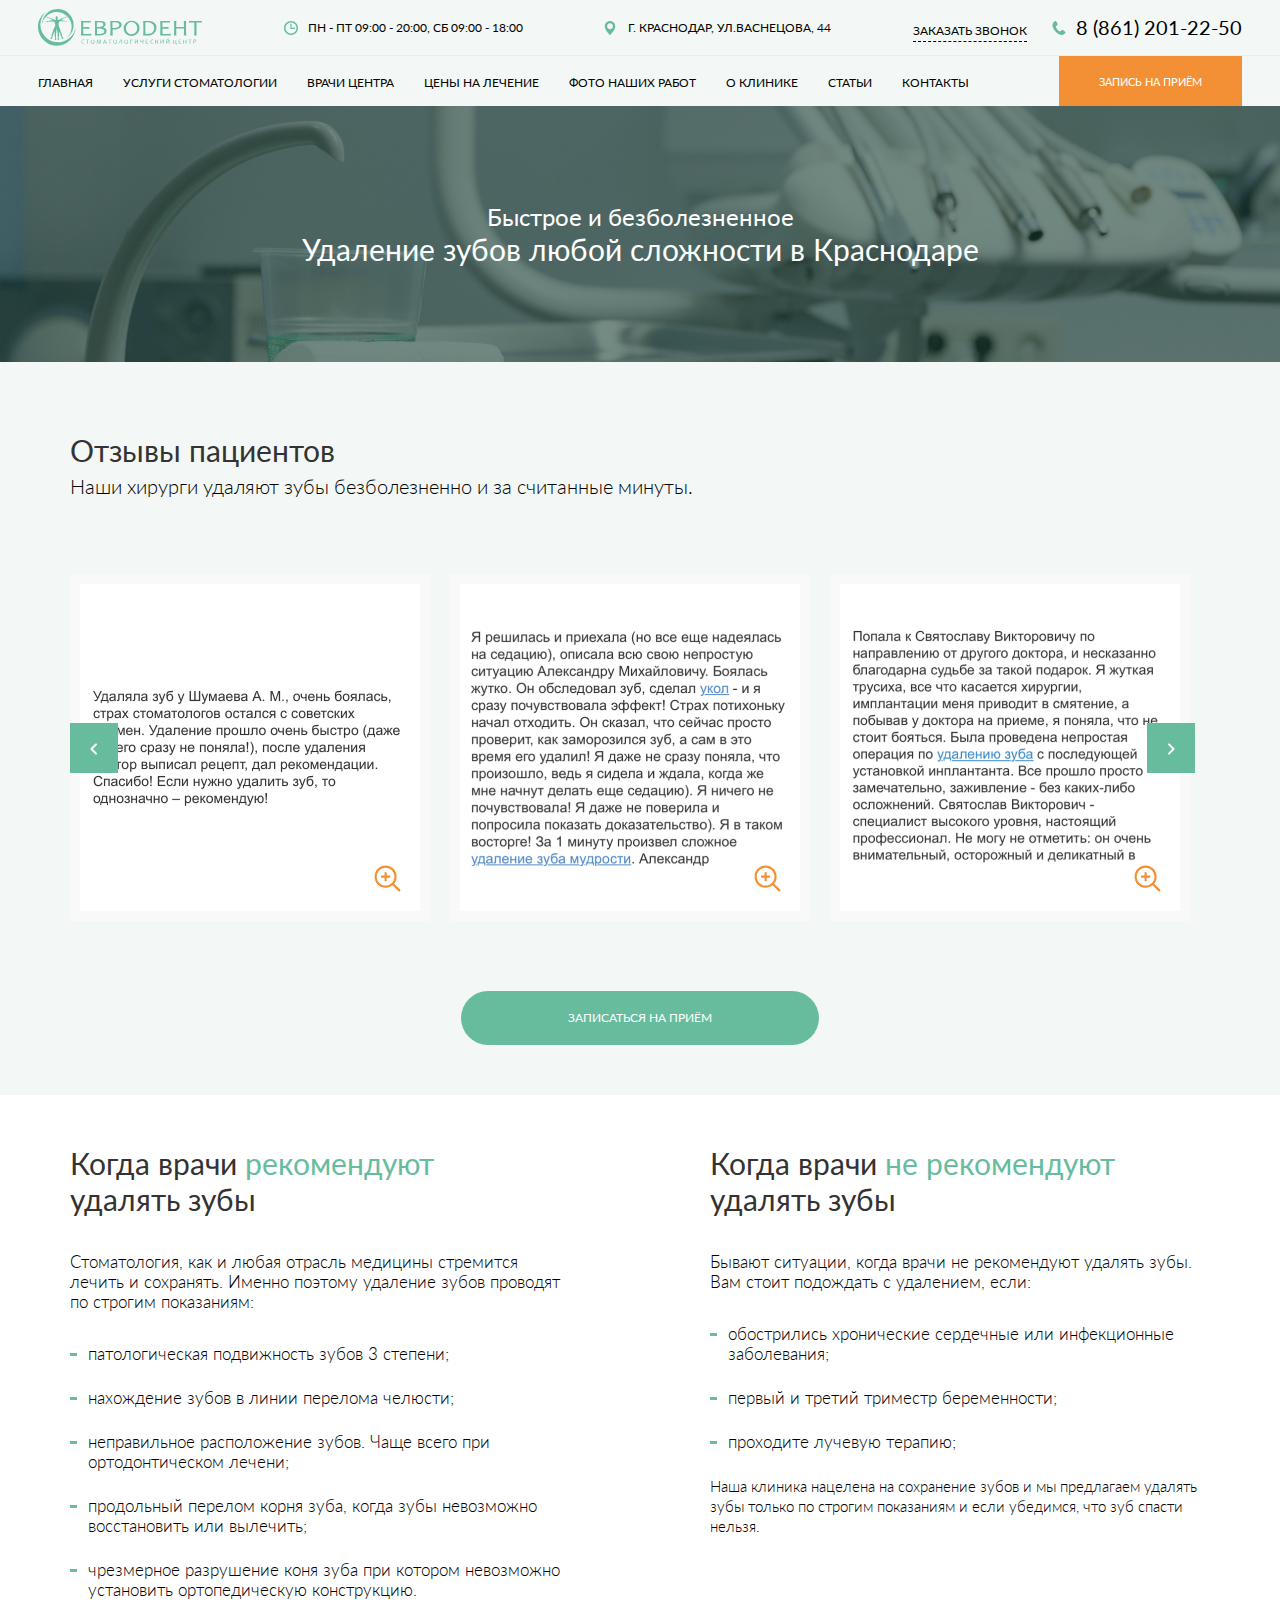
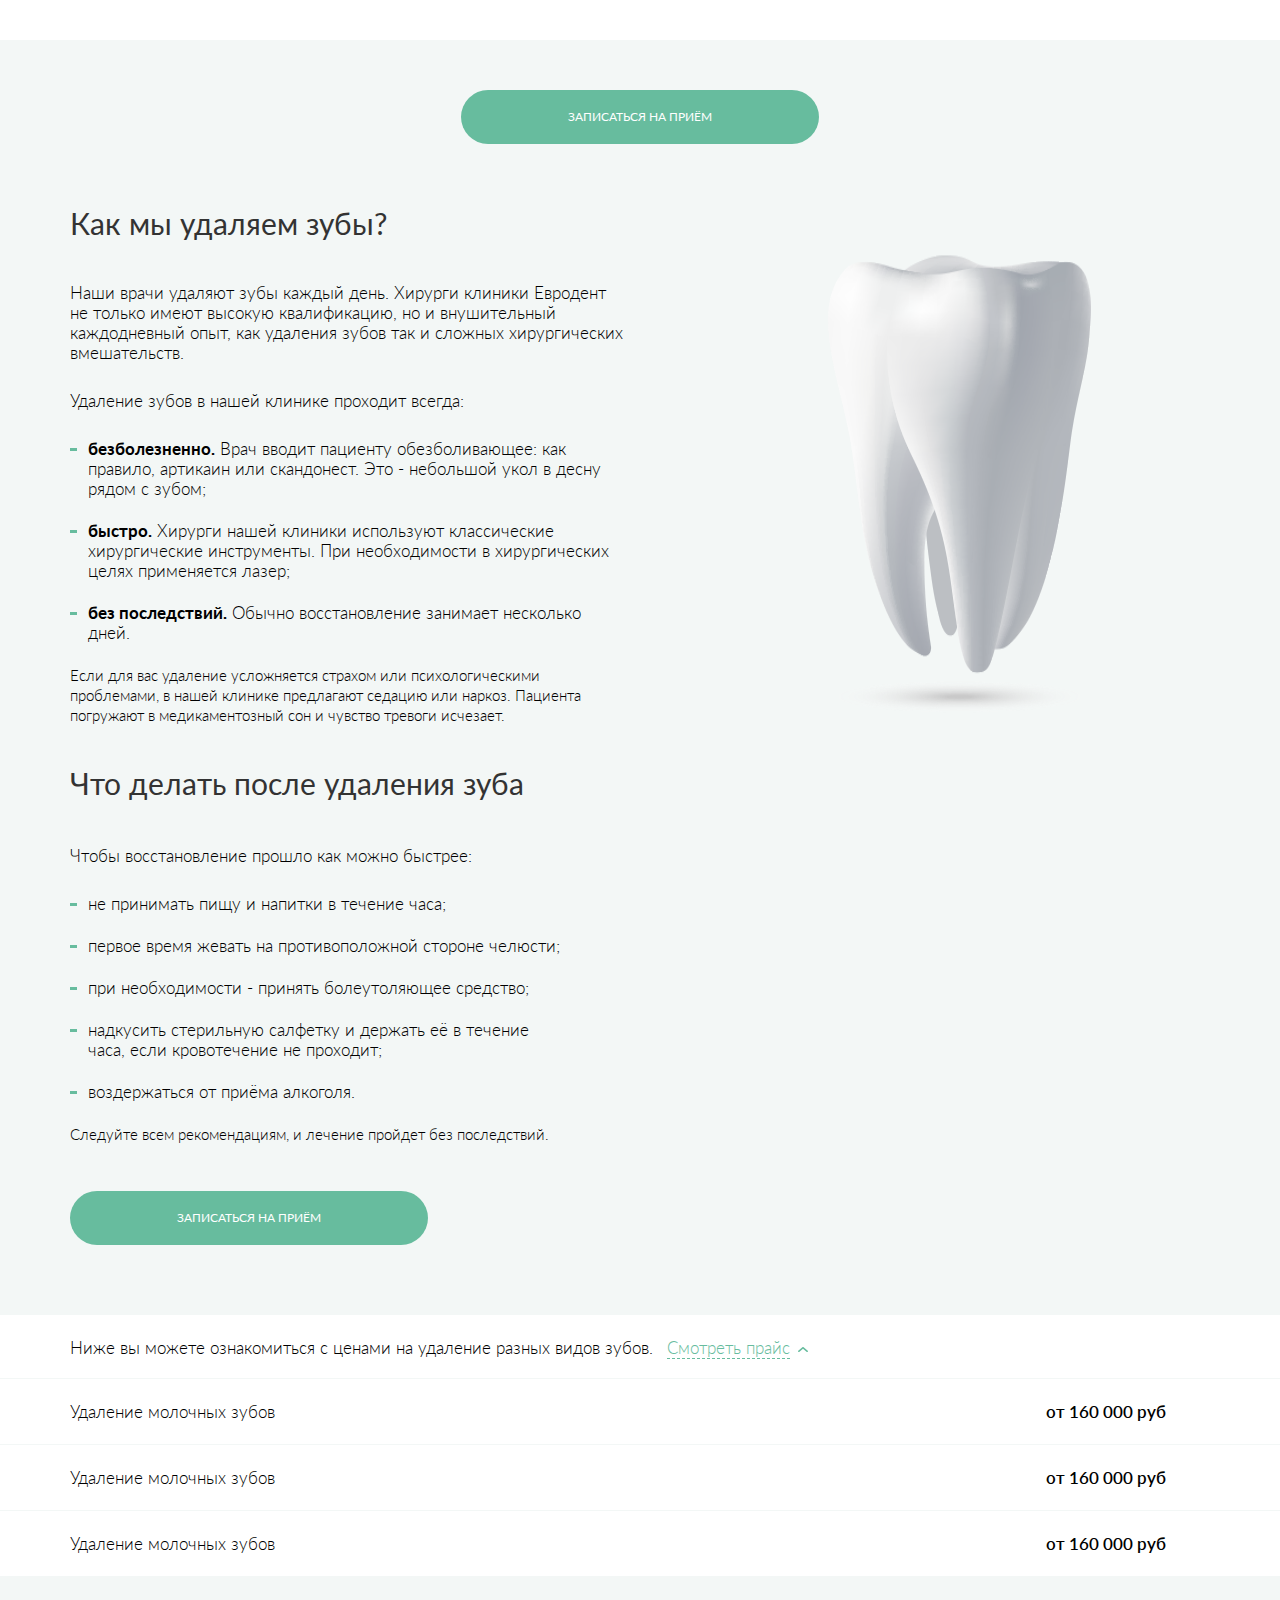
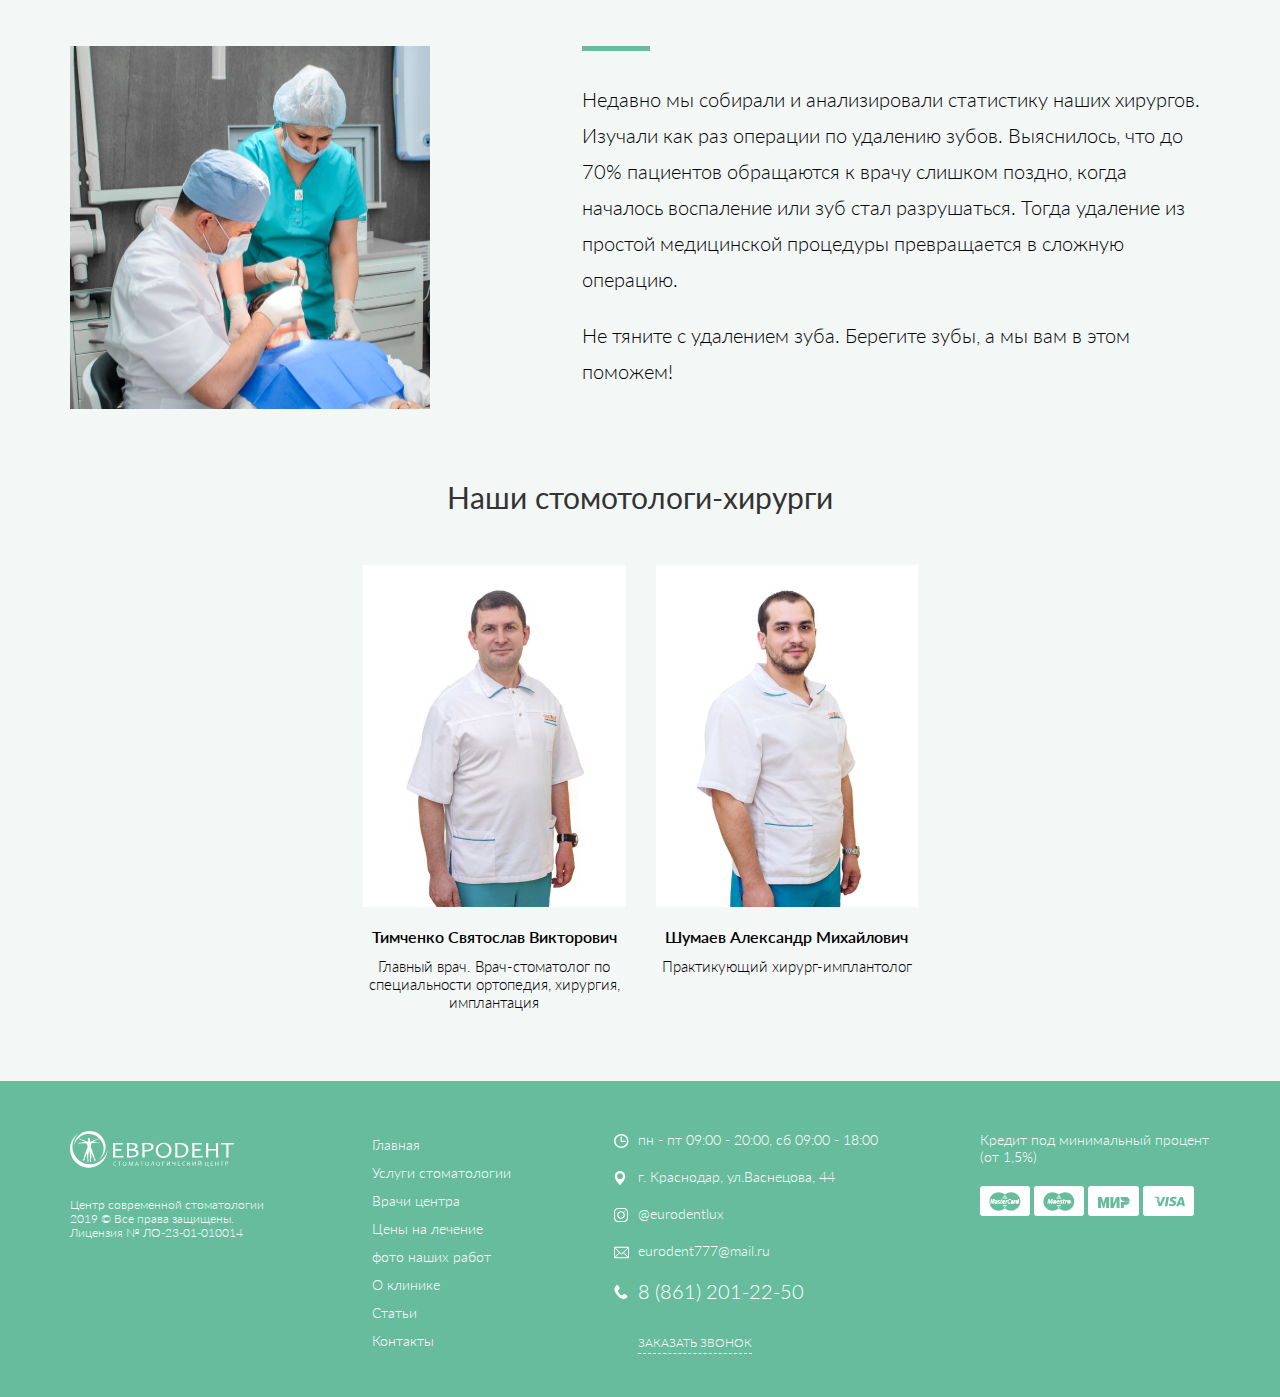
==== udalenie-zubov.html @ 42375d73 "Добавил блоки price, info и dentists на страницу Удаление заказов" ====
<!DOCTYPE html>
<html lang="ru">

<head>
    <meta charset="UTF-8">
    <meta http-equiv="X-UA-Compatible" content="IE=edge">
    <meta name="viewport" content="width=device-width, initial-scale=1.0">
    <title>Удаление зубов</title>
    <link rel="preconnect" href="https://fonts.gstatic.com">
    <link href="https://fonts.googleapis.com/css2?family=Lato:wght@300;400;600;900&display=swap" rel="stylesheet">
    <link rel="stylesheet" href="css/uikit.min.css">
    <link rel="stylesheet" href="css/udalenie-zubov.css">
</head>

<body>

    <header class="header">
        <div class="header__wrapper">
            <div class="header__container">
                <div class="header__top">
                    <a class="logo" href="#">
                        <img class="logo__img" src="images/logo.svg" alt="">
                    </a>
                    <div class="header__worktime">пн - пт 09:00 - 20:00, сб 09:00 - 18:00</div>
                    <div class="header__address">г. Краснодар, ул.Васнецова, 44</div>
                    <div class="header__phone">
                        <a class="header__phone-link" href="#">заказать звонок</a>
                        <a class="header__phone-number" href="tel:88612012250">8 (861) 201-22-50</a>
                    </div>
                </div>
            </div>
        </div>
        <div class="header__container">
            <div class="header__bottom">
                <nav class="menu">
                    <ul class="menu__list">
                        <li class="menu__list-item">
                            <a class="menu__list-link" href="#">Главная</a>
                        </li>
                        <li class="menu__list-item">
                            <a class="menu__list-link" href="#">Услуги стоматологии</a>
                        </li>
                        <li class="menu__list-item">
                            <a class="menu__list-link" href="#">Врачи центра</a>
                        </li>
                        <li class="menu__list-item">
                            <a class="menu__list-link" href="#">Цены на лечение</a>
                        </li>
                        <li class="menu__list-item">
                            <a class="menu__list-link" href="#">фото наших работ</a>
                        </li>
                        <li class="menu__list-item">
                            <a class="menu__list-link" href="#">О клинике</a>
                        </li>
                        <li class="menu__list-item">
                            <a class="menu__list-link" href="#">Статьи</a>
                        </li>
                        <li class="menu__list-item">
                            <a class="menu__list-link" href="#">Контакты</a>
                        </li>
                    </ul>
                </nav>
                <a class="header__btn" href="#modal" uk-toggle>Запись на приём</a>
            </div>
        </div>
    </header>

    <div id="modal" uk-modal>
        <div class="modal__inner">
            <div class="modal__content">
                <h1 class="modal__title">Запишитесь на приём</h1>
                <p class="modal__text">Заполните простую форму, и наш специалист <br>
                    свяжется с вами в ближайшее время</p>
                <form class="modal__form" id="modal-form">
                    <div class="error-message" id="error-modal"></div>
                    <div class="modal__inputs">
                        <input class="modal__input name" type="text" placeholder="Ваше имя">
                        <input class="modal__input phone" id="phone-modal" type="tel" placeholder="Ваш телефон">
                    </div>
                    <label class="label-checkbox" for="checkbox-modal">
                        <input class="checkbox" id="checkbox-modal" name="checkbox-modal" type="checkbox">
                        <span class="check-style"></span>
                        Даю согласие на обработку персональных данных
                    </label>
                    <button class="modal__btn" type="submit" name="submit">ОТПРАВИТЬ</button>
                </form>
            </div>
            <img class="modal__img" src="images/form-popup-img.jpg" alt="">
            <button class="modal__close-btn uk-modal-close" type="button">
                <img src="images/close-btn.svg" alt="">
            </button>
        </div>
    </div>

    <section class="top">
        <h1 class="top__title">Быстрое и безболезненное <br>
            <span> Удаление зубов любой сложности в Краснодаре</span>
        </h1>
    </section>

    <section class="reviews">
        <div class="container">
            <h1 class="reviews__title">Отзывы пациентов</h1>
            <p class="reviews__text">Наши хирурги удаляют зубы безболезненно и за считанные минуты.</p>
            <div class="reviews__slider uk-position-relative" uk-slider>
                <ul class="uk-slider-items uk-child-width-1-3">
                    <li>
                        <div class="reviews__slider-item">
                            <img class="reviews__slider-img" src="images/udalenie-zubov/reviews-slider-1.jpg" alt="">
                            <img class="reviews__slider-ico" src="images/udalenie-zubov/magnifier-ico.svg" alt="">
                        </div>
                    </li>
                    <li>
                        <div class="reviews__slider-item">
                            <img class="reviews__slider-img" src="images/udalenie-zubov/reviews-slider-2.jpg" alt="">
                            <img class="reviews__slider-ico" src="images/udalenie-zubov/magnifier-ico.svg" alt="">
                        </div>
                    </li>
                    <li>
                        <div class="reviews__slider-item">
                            <img class="reviews__slider-img" src="images/udalenie-zubov/reviews-slider-3.jpg" alt="">
                            <img class="reviews__slider-ico" src="images/udalenie-zubov/magnifier-ico.svg" alt="">
                        </div>
                    </li>
                    <li>
                        <div class="reviews__slider-item">
                            <img class="reviews__slider-img" src="images/udalenie-zubov/reviews-slider-4.jpg" alt="">
                            <img class="reviews__slider-ico" src="images/udalenie-zubov/magnifier-ico.svg" alt="">
                        </div>
                    </li>
                </ul>
                <a class="slider__arrow uk-position-center-left" href="#" uk-slider-item="previous">
                    <img src="images/udalenie-zubov/slider-arrow-left.svg" alt="">
                </a>
                <a class="slider__arrow uk-position-center-right uk-position-small" href="#" uk-slider-item="next">
                    <img src="images/udalenie-zubov/slider-arrow-right.svg" alt=""></a>
            </div>
            <a class="reviews__btn" href="#modal" uk-toggle>записаться на приём</a>
        </div>
    </section>

    <section class="recommendation">
        <div class="container">
            <div class="recommendation__inner">
                <div class="recommendation__content">
                    <h1 class="recommendation__title">Когда врачи <span>рекомендуют</span><br>
                        удалять зубы</h1>
                    <p class="recommendation__text">Стоматология, как и любая отрасль медицины стремится лечить
                        и сохранять. Именно поэтому удаление зубов проводят по строгим
                        показаниям:</p>
                    <ul class="recommendation__list">
                        <li class="recommendation__list-item">патологическая подвижность зубов 3 степени;</li>
                        <li class="recommendation__list-item">нахождение зубов в линии перелома челюсти;</li>
                        <li class="recommendation__list-item">неправильное расположение зубов. Чаще всего при
                            ортодонтическом лечени;</li>
                        <li class="recommendation__list-item">продольный перелом корня зуба, когда зубы невозможно
                            восстановить
                            или вылечить;</li>
                        <li class="recommendation__list-item">чрезмерное разрушение коня зуба при котором невозможно
                            установить
                            ортопедическую конструкцию.</li>
                    </ul>
                </div>
                <div class="recommendation__content">
                    <h1 class="recommendation__title">Когда врачи <span>не рекомендуют</span><br>
                        удалять зубы</h1>
                    <p class="recommendation__text">Бывают ситуации, когда врачи не рекомендуют удалять зубы.
                        Вам стоит подождать с удалением, если:</p>
                    <ul class="recommendation__list">
                        <li class="recommendation__list-item">обострились хронические сердечные или инфекционные
                            заболевания;
                        </li>
                        <li class="recommendation__list-item">первый и третий триместр беременности;</li>
                        <li class="recommendation__list-item">проходите лучевую терапию;</li>
                    </ul>
                    <p class="recommendation__text-bottom">Наша клиника нацелена на сохранение зубов и мы предлагаем
                        удалять зубы
                        только по строгим показаниям и если убедимся, что зуб спасти нельзя.</p>
                </div>
            </div>
        </div>
    </section>

    <section class="how">
        <div class="container">
            <a class="how__btn" href="#modal" uk-toggle>записаться на приём</a>
            <div class="how__inner">
                <div class="how__content">
                    <h1 class="how__title">Как мы удаляем зубы?</h1>
                    <p class="how__text">Наши врачи удаляют зубы каждый день. Хирурги клиники Евродент не только имеют
                        высокую квалификацию, но и внушительный
                        каждодневный опыт, как удаления зубов так и сложных хирургических вмешательств.</p>
                    <p class="how__text">Удаление зубов в нашей клинике проходит всегда:</p>
                    <ul class="how__list">
                        <li class="how__list-item"><span>безболезненно.</span> Врач вводит пациенту обезболивающее: как
                            правило, артикаин или скандонест. Это - небольшой укол в десну
                            рядом с зубом;</li>
                        <li class="how__list-item"><span>быстро.</span> Хирурги нашей клиники используют классические
                            хирургические инструменты. При необходимости в хирургических целях
                            применяется лазер;</li>
                        <li class="how__list-item"><span>без последствий.</span> Обычно восстановление занимает
                            несколько дней.</li>
                    </ul>
                    <p class="how__text-bottom">Если для вас удаление усложняется страхом или психологическими
                        проблемами, в нашей клинике предлагают седацию или
                        наркоз. Пациента погружают в медикаментозный сон и чувство тревоги исчезает.</p>
                </div>
                <img src="images/udalenie-zubov/tooth-img.png" alt="">
            </div>
        </div>
    </section>

    <section class="whattodo">
        <div class="container">
            <div class="whattodo__content">
                <h1 class="whattodo__title">Что делать после удаления зуба</h1>
                <p class="whattodo__text">Чтобы восстановление прошло как можно быстрее:</p>
                <ul class="whattodo__list">
                    <li class="whattodo__list-item">не принимать пищу и напитки в течение часа;</li>
                    <li class="whattodo__list-item">первое время жевать на противоположной стороне челюсти;</li>
                    <li class="whattodo__list-item">при необходимости - принять болеутоляющее средство;</li>
                    <li class="whattodo__list-item">надкусить стерильную салфетку и держать её в течение часа, если
                        кровотечение не проходит;</li>
                    <li class="whattodo__list-item">воздержаться от приёма алкоголя.</li>
                </ul>
                <p class="whattodo__text-bottom">Следуйте всем рекомендациям, и лечение пройдет без последствий.</p>
                <a class="whattodo__btn" href="#modal" uk-toggle>записаться на приём</a>
            </div>
        </div>
    </section>

    <section class="price">
        <div class="container">
            <p class="price__text">Ниже вы можете ознакомиться с ценами на удаление разных видов зубов.</p>
            <a class="price__btn" href="#toggle-animation"
                uk-toggle="target: #toggle-price; animation: uk-animation-slide-top-small">Смотреть прайс</a>
        </div>
        <ul class="price__list" id="toggle-price">
            <li class="price__list-item">
                <div class="price__list-container">
                    <div class="price__list-name">Удаление молочных зубов</div>
                    <div class="price__list-cost">от 160 000 руб</div>
                </div>
            </li>
            <li class="price__list-item">
                <div class="price__list-container">
                    <div class="price__list-name">Удаление молочных зубов</div>
                    <div class="price__list-cost">от 160 000 руб</div>
                </div>
            </li>
            <li class="price__list-item">
                <div class="price__list-container">
                    <div class="price__list-name">Удаление молочных зубов</div>
                    <div class="price__list-cost">от 160 000 руб</div>
                </div>
            </li>
        </ul>
    </section>

    <section class="info">
        <div class="container">
            <div class="info__inner">
                <img class="info__img" src="images/udalenie-zubov/info-img.jpg" alt="">
                <div class="info__content">
                    <p class="info__text">Недавно мы собирали и анализировали статистику наших хирургов. Изучали как раз
                        операции по удалению зубов. Выяснилось,
                        что до 70% пациентов обращаются к врачу слишком поздно, когда началось воспаление или зуб стал
                        разрушаться. Тогда
                        удаление из простой медицинской процедуры превращается в сложную операцию.</p>
                    <p class="info__text">Не тяните с удалением зуба. Берегите зубы, а мы вам в этом поможем!</p>
                </div>
            </div>
        </div>
    </section>

    <section class="dentists">
        <div class="container">
            <h1 class="dentists__title">Наши стомотологи-хирурги</h1>
            <div class="dentists__content">
                <div class="dentists__item">
                    <img src="images/udalenie-zubov/dentists-img-1.jpg" alt="">
                    <p class="dentists__name">Тимченко Святослав Викторович</p>
                    <p class="dentists__description">Главный врач. Врач-стоматолог
                        по специальности ортопедия, хирургия, имплантация</p>
                </div>
                <div class="dentists__item">
                    <img src="images/udalenie-zubov/dentists-img-2.jpg" alt="">
                    <p class="dentists__name">Шумаев Александр Михайлович</p>
                    <p class="dentists__description">Практикующий хирург-имплантолог</p>
                </div>
            </div>
        </div>
    </section>

    <footer class="footer">
        <div class="container">
            <div class="footer__inner">
                <div class="footer__item">
                    <img src="images/logo-footer.svg" alt="">
                    <p class="footer__info">Центр современной стоматологии
                        2019 © Все права защищены.
                        Лицензия № ЛО-23-01-010014</p>
                </div>
                <div class="footer__item">
                    <nav class="footer__nav">
                        <ul class="footer__nav-list">
                            <li class="footer__nav-item"><a class="footer__nav-link" href="#">Главная</a></li>
                            <li class="footer__nav-item"><a class="footer__nav-link" href="#">Услуги стоматологии</a>
                            </li>
                            <li class="footer__nav-item"><a class="footer__nav-link" href="#">Врачи центра</a></li>
                            <li class="footer__nav-item"><a class="footer__nav-link" href="#">Цены на лечение</a></li>
                            <li class="footer__nav-item"><a class="footer__nav-link" href="#">фото наших работ</a></li>
                            <li class="footer__nav-item"><a class="footer__nav-link" href="#">О клинике</a></li>
                            <li class="footer__nav-item"><a class="footer__nav-link" href="#">Статьи</a></li>
                            <li class="footer__nav-item"><a class="footer__nav-link" href="#">Контакты</a></li>
                        </ul>
                    </nav>
                </div>
                <div class="footer__item">
                    <p class="footer__worktime">пн - пт 09:00 - 20:00, сб 09:00 - 18:00</p>
                    <p class="footer__address">г. Краснодар, ул.Васнецова, 44</p>
                    <p class="footer__instagram">@eurodentlux</p>
                    <p class="footer__email"><a href="mailto:eurodent777@mail.ru">eurodent777@mail.ru</a></p>
                    <a class="footer__phone" href="tel:88612012250">8 (861) 201-22-50</a><br><br>
                    <a class="footer__phone-link" href="#">заказать звонок</a>
                </div>
                <div class="footer__item">
                    <p class="footer__credit">Кредит под минимальный процент
                        (от 1,5%)</p>
                    <div class="footer__credit-images">
                        <img src="images/bank-cart-1.svg" alt="">
                        <img src="images/bank-cart-2.svg" alt="">
                        <img src="images/bank-cart-3.svg" alt="">
                        <img src="images/bank-cart-4.svg" alt="">
                    </div>
                </div>
            </div>
        </div>
    </footer>

    <script src="https://ajax.googleapis.com/ajax/libs/jquery/3.4.1/jquery.min.js"></script>
    <script src="js/jquery.maskedinput.min.js"></script>
    <script src="js/uikit.min.js"></script>
    <script src="js/uikit-icons.js"></script>
    <script src="js/udalenie-zubov.js"></script>
</body>

</html>
---- css/udalenie-zubov.css ----
html {
    box-sizing: border-box;
}

*,
*::before,
*::after {
    box-sizing: inherit;
}

a {
    text-decoration: none;
    color: inherit;
}

a:hover {
    text-decoration: none;
    color: inherit;
}

ul,
li {
    list-style: none;
    margin: 0;
    padding: 0;
}

h1,
h2,
h3,
h4,
h5,
h6 {
    margin: 0;
    font-size: inherit;
}
h1,
h2,
h3 {
    font-family: "Lato", sans-serif;
    font-weight: 400;
    font-size: 30px;
    line-height: 36px;
}

* {
    margin: 0;
    padding: 0;
}

body {
    font-family: "Lato", sans-serif;
    font-weight: 300;
    background-color: #f3f7f6;
    color: #000;
}
.container {
    max-width: 1160px;
    padding: 0 10px;
    margin: 0 auto;
}
.header__container {
    max-width: 1224px;
    padding: 0 10px;
    margin: 0 auto;
}

.header__wrapper {
    border-bottom: 1px solid #ededed;
}
.header__top {
    height: 55px;
    display: flex;
    justify-content: space-between;
    align-items: center;
}
.header__worktime {
    font-weight: 400;
    font-size: 12px;
    line-height: 14px;
    text-transform: uppercase;
    padding-left: 24px;
    position: relative;
}
.header__worktime::before {
    content: url("../images/time-ico.svg");
    position: absolute;
    left: 0;
    top: 0;
}
.header__address {
    font-weight: 400;
    font-size: 12px;
    line-height: 14px;
    text-transform: uppercase;
    padding-left: 24px;
    position: relative;
}
.header__address::before {
    content: url("../images/navigation-ico.svg");
    position: absolute;
    left: 0;
    top: 0;
}
.header__phone-link {
    font-weight: 400;
    font-size: 12px;
    line-height: 14px;
    text-transform: uppercase;
    border-bottom: 1px dashed #000;
    margin-right: 21px;
    transition: all 0.3s;
    padding: 3px 0;
}
.header__phone-link:hover {
    border-bottom: 1px dashed transparent;
}
.header__phone-number {
    font-weight: 400;
    font-size: 20px;
    line-height: 24px;
    text-transform: uppercase;
    padding-left: 24px;
    position: relative;
}
.header__phone-number::before {
    content: url("../images/phone-ico.svg");
    position: absolute;
    left: 0;
    top: 0;
}
.header__bottom {
    height: 50px;
    display: flex;
    justify-content: space-between;
    align-items: center;
}
.menu__list {
    display: flex;
}
.menu__list-item + .menu__list-item {
    margin-left: 30px;
}
.menu__list-link {
    font-weight: 400;
    font-size: 12px;
    line-height: 14px;
    text-transform: uppercase;
    transition: all 0.3s;
}
.menu__list-link:hover {
    color: #67bc9e;
}
.header__btn {
    font-weight: 400;
    font-size: 11px;
    line-height: 13px;
    text-transform: uppercase;
    color: #ffffff;
    padding: 19px 40px;
    background-color: #f39035;
    transition: all 0.3s;
}
.header__btn:hover {
    background-color: #67bc9e;
    color: #fff;
}

.modal__inner {
    width: 1004px;
    height: 591px;
    background-color: #fff;
    margin: auto;
    position: relative;
    top: 50%;
    transform: translateY(-50%);
    display: flex;
    justify-content: space-between;
}
.modal__content {
    position: relative;
    left: 50%;
    transform: translateX(-120%);
}
.modal__title {
    margin-top: 90px;
    font-weight: 300;
    font-size: 30px;
    line-height: 36px;
    text-align: center;
}
.modal__text {
    font-weight: 300;
    font-size: 16px;
    line-height: 19px;
    text-align: center;
    padding-bottom: 38px;
}
.modal__form > .error-message {
    width: 300px;
    margin: 0 auto;
    margin-top: -40px;
    margin-bottom: 10px;
}
.modal__inputs {
    display: flex;
    flex-direction: column;
    justify-content: center;
    align-items: center;
}
.modal__input {
    padding: 27px;
    margin-bottom: 22px;
    width: 360px;
    height: 53px;
    font-weight: 400;
    font-size: 15px;
    line-height: 18px;
    color: #000000;
    outline: none;
    border: 1px solid rgba(103, 188, 158, 0.9);
    border-radius: 40px;
}
.modal__input:focus {
    border: 1px solid #f39035;
}
.modal__input::placeholder {
    font-weight: 400;
    font-size: 15px;
    line-height: 18px;
    color: #000000;
}
.label-checkbox {
    margin-left: 40px;
    padding-bottom: 34px;
}
.checkbox {
    position: absolute;
    width: 1px;
    height: 1px;
    overflow: hidden;
    clip: rect(0 0 0 0);
}
.check-style {
    position: absolute;
    width: 27px;
    height: 25px;
    border: 1px solid #67bc9e;
    background-color: #fff;
    border-radius: 5px;
    margin-left: -370px;
}
.checkbox:checked + .check-style {
    background-image: url("../images/check-on.svg");
    background-repeat: no-repeat;
    background-position: center center;
}
.label-checkbox {
    font-weight: 400;
    font-size: 14px;
    line-height: 17px;
    display: flex;
    align-items: center;
    justify-content: center;
}
.modal__btn {
    width: 360px;
    height: 53px;
    outline: none;
    background-color: #67bc9e;
    border-radius: 40px;
    color: #fff;
    transition: all 0.3s;
    cursor: pointer;
    border: none;
}
.modal__btn:hover {
    background-color: #f39035;
}
.modal__close-btn {
    position: absolute;
    top: 0;
    right: 0;
    background-color: #67bc9e;
    padding: 20px;
    outline: none;
    border: none;
    cursor: pointer;
    transition: all 0.3s;
}
.modal__close-btn:hover {
    background-color: #f39035;
}
.modal__form > .error-message {
    width: 300px;
    margin: 0 auto;
    margin-top: -40px;
    margin-bottom: 10px;
}
.error-message {
    font-size: 18px;
    text-align: center;
    color: #000;
    margin-bottom: 20px;
}
.top {
    background-image: url("../images/udalenie-zubov/top-bg.png");
    background-position: center center;
    background-repeat: no-repeat;
    background-size: cover;
    height: 256px;
    display: flex;
    justify-content: center;
    align-items: center;
    position: relative;
}
.top::after {
    content: "";
    position: absolute;
    left: 0;
    top: 0;
    right: 0;
    bottom: 0;
    background-color: rgba(23, 62, 48, 0.6);
}
.top__title {
    font-weight: 400;
    font-size: 24px;
    line-height: 29px;
    text-align: center;
    color: #ffffff;
    z-index: 1;
}
.top__title span {
    font-weight: 400;
    font-size: 30px;
    line-height: 36px;
    text-align: center;
    color: #ffffff;
}
.reviews__title {
    margin-top: 70px;
    font-weight: 400;
    font-size: 30px;
    line-height: 36px;
}
.reviews__text {
    margin-top: 0;
    padding-bottom: 50px;
    font-weight: 300;
    font-size: 20px;
    line-height: 36px;
}
.reviews__slider {
    margin-bottom: 70px;
}
.reviews__slider-item {
    max-width: 360px;
    max-height: 347px;
    position: relative;
}
.reviews__slider-ico {
    position: absolute;
    right: 0;
    bottom: 0;
    margin-bottom: 29px;
    margin-right: 29px;
}
.slider__arrow {
    background-color: #67bc9e;
    padding: 12px;
    transition: all 0.3s;
}
.slider__arrow:hover {
    background: rgba(103, 188, 158, 0.9);
}
.reviews__btn {
    font-weight: 400;
    font-size: 12px;
    line-height: 14px;
    text-transform: uppercase;
    color: #ffffff;
    padding: 20px 107px;
    background-color: #67bc9e;
    outline: none;
    border: none;
    border-radius: 40px;
    position: relative;
    display: inline-block;
    left: 50%;
    transform: translateX(-50%);
    margin-bottom: 50px;
    transition: all 0.3s;
}
.reviews__btn:hover {
    color: #fff;
    background-color: #f39035;
}
.recommendation {
    background-color: #fff;
}
.recommendation__inner {
    display: flex;
    justify-content: space-between;
}
.recommendation__content {
    max-width: 500px;
    margin-top: 50px;
    margin-bottom: 16px;
}
.recommendation__title {
    font-weight: 400;
    font-size: 30px;
    line-height: 36px;
    margin-bottom: 35px;
}
.recommendation__title span {
    color: #67bc9e;
}
.recommendation__text {
    font-weight: 300;
    font-size: 17px;
    line-height: 20px;
    margin-bottom: 32px;
}
.recommendation__list-item {
    font-weight: 300;
    font-size: 17px;
    line-height: 20px;
    margin-bottom: 24px;
    padding-left: 18px;
    position: relative;
}
.recommendation__list-item::before {
    content: "";
    position: absolute;
    left: 0;
    top: 9px;
    width: 7px;
    height: 3px;
    background-color: #67bc9e;
}
.recommendation__text-bottom {
    font-weight: 300;
    font-size: 15px;
    line-height: 20px;
}
.how__btn {
    font-weight: 400;
    font-size: 12px;
    line-height: 14px;
    text-transform: uppercase;
    color: #ffffff;
    padding: 20px 107px;
    background-color: #67bc9e;
    outline: none;
    border: none;
    border-radius: 40px;
    position: relative;
    display: inline-block;
    left: 50%;
    transform: translateX(-50%);
    margin-top: 50px;
    margin-bottom: 61px;
    transition: all 0.3s;
}
.how__btn:hover {
    color: #fff;
    background-color: #f39035;
}
.how__inner {
    display: flex;
    justify-content: space-between;
}
.how__content {
    max-width: 555px;
}
.how__title {
    font-weight: 400;
    font-size: 30px;
    line-height: 36px;
    margin-bottom: 42px;
}
.how__text {
    font-weight: 300;
    font-size: 17px;
    line-height: 20px;
    margin-bottom: 28px;
}
.how__list-item {
    font-weight: 300;
    font-size: 17px;
    line-height: 20px;
    margin-bottom: 22px;
    padding-left: 18px;
    position: relative;
}
.how__list-item span {
    font-weight: bold;
}
.how__list-item::before {
    content: "";
    position: absolute;
    left: 0;
    top: 9px;
    width: 7px;
    height: 3px;
    background-color: #67bc9e;
}
.how__text-bottom {
    font-weight: 300;
    font-size: 15px;
    line-height: 20px;
    margin-bottom: 40px;
}
.whattodo__content {
    max-width: 500px;
}
.whattodo__title {
    font-weight: 400;
    font-size: 30px;
    line-height: 36px;
    margin-bottom: 45px;
}
.whattodo__text {
    font-weight: 300;
    font-size: 17px;
    line-height: 20px;
    margin-bottom: 28px;
}
.whattodo__list-item {
    font-weight: 300;
    font-size: 17px;
    line-height: 20px;
    margin-bottom: 22px;
    padding-left: 18px;
    position: relative;
}
.whattodo__list-item::before {
    content: "";
    position: absolute;
    left: 0;
    top: 9px;
    width: 7px;
    height: 3px;
    background-color: #67bc9e;
}
.whattodo__text-bottom {
    font-weight: 300;
    font-size: 15px;
    line-height: 20px;
    margin-bottom: 47px;
}
.whattodo__btn {
    margin-bottom: 70px;
    font-weight: 400;
    font-size: 12px;
    line-height: 14px;
    text-transform: uppercase;
    color: #ffffff;
    padding: 20px 107px;
    background-color: #67bc9e;
    outline: none;
    border: none;
    border-radius: 40px;
    position: relative;
    display: inline-block;
    transition: all 0.3s;
}
.whattodo__btn:hover {
    color: #fff;
    background-color: #f39035;
}
.price {
    background-color: #fff;
    padding-top: 21px;
}
.price__text {
    font-weight: 300;
    font-size: 17px;
    line-height: 20px;
    display: inline-block;
}
.price__btn {
    display: inline-block;
    font-weight: 300;
    font-size: 17px;
    line-height: 20px;
    margin-left: 10px;
    color: #67bc9e;
    border-bottom: 1px dashed #67bc9e;
    position: relative;
    transition: all 0.3s;
}
.price__btn::after {
    content: url("../images/udalenie-zubov/arrow-up.svg");
    position: absolute;
    right: -18px;
    top: -2px;
}
.price__btn:hover {
    color: #67bc9e;
    border-bottom: 1px dashed transparent;
}
.price__list-item {
    border-top: 1px solid #f3f7f6;
}
.price__list-container {
    max-width: 1160px;
    padding: 0 10px;
    margin: 0 auto;
    height: 65px;
    display: flex;
    justify-content: space-between;
    align-items: center;
}
.price__list-name {
    font-weight: 300;
    font-size: 17px;
    line-height: 20px;
}
.price__list-cost {
    font-weight: 600;
    font-size: 17px;
    line-height: 20px;
    margin-right: 44px;
}
.info__inner {
    margin-top: 70px;
    margin-bottom: 70px;
    display: flex;
    justify-content: space-between;
}
.info__content {
    max-width: 628px;
    padding-top: 35px;
    position: relative;
}
.info__content::before {
    content: "";
    position: absolute;
    top: 0;
    left: 0;
    width: 68px;
    height: 5px;
    background-color: #67bc9e;
}
.info__text {
    font-weight: 300;
    font-size: 20px;
    line-height: 36px;
}
.dentists__title {
    font-weight: 400;
    font-size: 30px;
    line-height: 36px;
    text-align: center;
    margin-bottom: 50px;
}
.dentists__content {
    display: flex;
    justify-content: center;
}
.dentists__item {
    max-width: 263px;
    margin-bottom: 50px;
    transition: all .3s;
}
.dentists__item:hover{
    transform: translateY(20px);
}
.dentists__item:nth-child(1) {
    margin-right: 15px;
}
.dentists__item:nth-child(2) {
    margin-left: 15px;
}
.dentists__name {
    font-weight: 600;
    font-size: 16px;
    line-height: 19px;
    text-align: center;
}
.dentists__description {
    font-weight: 300;
    font-size: 15px;
    line-height: 18px;
    text-align: center;
    margin-top: -9px;
}

.footer {
    height: 316px;
    background-color: #67bc9e;
    color: #fff;
}
.footer__inner {
    display: flex;
    justify-content: space-between;
}
.footer__item {
    margin-top: 50px;
}
.footer__info {
    margin-top: 30px;
    font-size: 12px;
    line-height: 14px;
    max-width: 200px;
}
.footer__nav-link {
    font-size: 14px;
    line-height: 28px;
    transition: all 0.3s;
}
.footer__nav-link:hover {
    color: #beecdc;
}
.footer__worktime,
.footer__address,
.footer__instagram,
.footer__email,
.footer__phone,
.footer__phone-link {
    font-size: 14px;
    line-height: 17px;
    position: relative;
    padding-left: 24px;
    transition: all 0.3s;
}
.footer__phone-link {
    font-size: 12px;
    line-height: 14px;
    text-transform: uppercase;
    padding-left: 0;
    margin-left: 24px;
    padding-bottom: 3px;
    border-bottom: 1px dashed #fff;
}
.footer__email:hover {
    color: #beecdc;
}
.footer__phone-link:hover {
    border-bottom: 1px dashed transparent;
}
.footer__phone {
    font-size: 20px;
    line-height: 24px;
}
.footer__worktime::before {
    content: url("../images/footer-time-ico.svg");
    position: absolute;
    left: 0;
    top: 3px;
}
.footer__address::before {
    content: url("../images/footer-navigation-ico.svg");
    position: absolute;
    left: 0;
    top: 3px;
}
.footer__instagram::before {
    content: url("../images/footer-instagram-ico.svg");
    position: absolute;
    left: 0;
    top: 3px;
}
.footer__email::before {
    content: url("../images/footer-mail-ico.svg");
    position: absolute;
    left: 0;
    top: 3px;
}
.footer__phone::before {
    content: url("../images/footer-phone-ico.svg");
    position: absolute;
    left: 0;
    top: 0;
}
.footer__credit {
    font-size: 14px;
    line-height: 17px;
    max-width: 230px;
}
.footer__credit-images img:nth-child(4) {
    transform: translateY(1px);
}
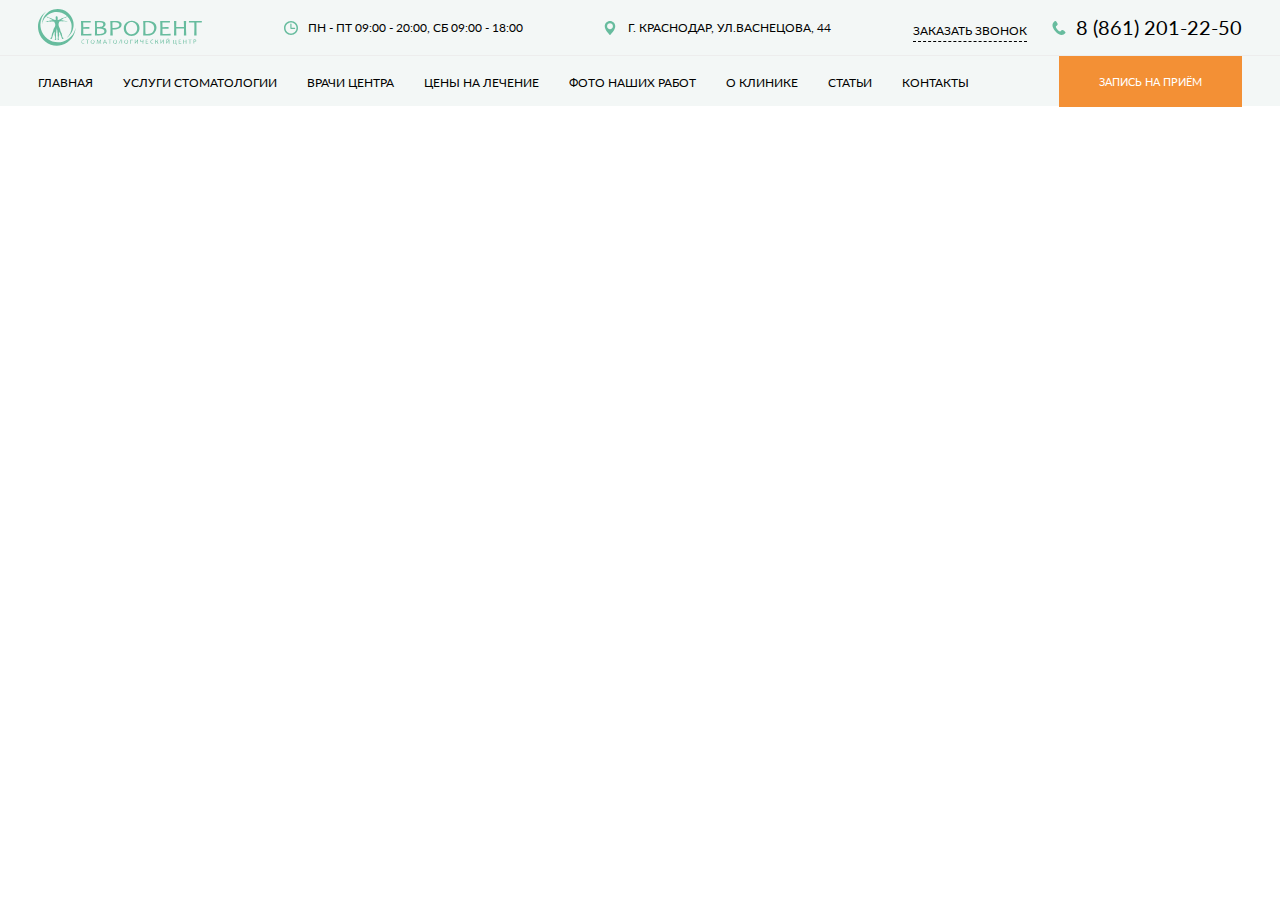
==== commit 18d90243: "Сделал адаптив блока header и обновил на главной странице" ====
--- a/udalenie-zubov.html
+++ b/udalenie-zubov.html
@@ -20,7 +20,9 @@
                 <div class="header__top">
                     <a class="logo" href="#">
                         <img class="logo__img" src="images/logo.svg" alt="">
+                        <img class="logo__mobile" src="images/logo-mobile.svg" alt="">
                     </a>
+                    <button class="menu__btn"></button>
                     <div class="header__worktime">пн - пт 09:00 - 20:00, сб 09:00 - 18:00</div>
                     <div class="header__address">г. Краснодар, ул.Васнецова, 44</div>
                     <div class="header__phone">
@@ -92,7 +94,7 @@
         </div>
     </div>
 
-    <section class="top">
+    <!--  <section class="top">
         <h1 class="top__title">Быстрое и безболезненное <br>
             <span> Удаление зубов любой сложности в Краснодаре</span>
         </h1>
@@ -336,7 +338,7 @@
                 </div>
             </div>
         </div>
-    </footer>
+    </footer> -->
 
     <script src="https://ajax.googleapis.com/ajax/libs/jquery/3.4.1/jquery.min.js"></script>
     <script src="js/jquery.maskedinput.min.js"></script>
--- a/css/udalenie-zubov.css
+++ b/css/udalenie-zubov.css
@@ -74,6 +74,12 @@
     justify-content: space-between;
     align-items: center;
 }
+.logo__mobile {
+    display: none;
+}
+.menu__btn {
+    display: none;
+}
 .header__worktime {
     font-weight: 400;
     font-size: 12px;
@@ -582,6 +588,7 @@
     display: inline-block;
 }
 .price__btn {
+    padding: 3px 0;
     display: inline-block;
     font-weight: 300;
     font-size: 17px;
@@ -596,7 +603,7 @@
     content: url("../images/udalenie-zubov/arrow-up.svg");
     position: absolute;
     right: -18px;
-    top: -2px;
+    top: 0;
 }
 .price__btn:hover {
     color: #67bc9e;
@@ -664,9 +671,9 @@
 .dentists__item {
     max-width: 263px;
     margin-bottom: 50px;
-    transition: all .3s;
-}
-.dentists__item:hover{
+    transition: all 0.3s;
+}
+.dentists__item:hover {
     transform: translateY(20px);
 }
 .dentists__item:nth-child(1) {
@@ -784,3 +791,81 @@
 .footer__credit-images img:nth-child(4) {
     transform: translateY(1px);
 }
+
+@media (max-width: 1130px) {
+    .header__bottom {
+        justify-content: center;
+    }
+    .header__btn {
+        display: none;
+    }
+}
+@media (max-width: 1050px) {
+    .header__phone-link {
+        display: none;
+    }
+}
+@media (max-width: 960px) {
+    .header__worktime {
+        display: none;
+    }
+    .header__bottom {
+        display: block;
+        position: absolute;
+        left: 0;
+        right: 0;
+        transform: translateX(-960px);
+        transition: all 0.1s;
+        z-index: 10;
+    }
+    .header__bottom.header__bottom--active {
+        transform: translateX(0);
+    }
+    .menu__list {
+        display: block;
+        background-color: #f3f7f6;
+        text-align: center;
+        transition: all 0.1s;
+    }
+    .menu__list-item + .menu__list-item {
+        margin-left: 0;
+    }
+    .menu__list-link {
+        padding: 15px 0;
+        display: block;
+        border-bottom: 1px solid #ededed;
+    }
+    .menu__btn {
+        display: block;
+        cursor: pointer;
+        width: 30px;
+        height: 24px;
+        border: none;
+        outline: none;
+        border-top: 2px solid #67bc9e;
+        border-bottom: 2px solid #67bc9e;
+        background-color: transparent;
+        position: relative;
+        order: 1;
+    }
+    .menu__btn::before {
+        content: "";
+        position: absolute;
+        width: 30px;
+        height: 2px;
+        background-color: #67bc9e;
+        left: 0;
+        top: 9px;
+    }
+}
+@media (max-width: 710px) {
+    .logo__img {
+        display: none;
+    }
+    .logo__mobile {
+        display: block;
+    }
+    .header__address {
+        display: none;
+    }
+}
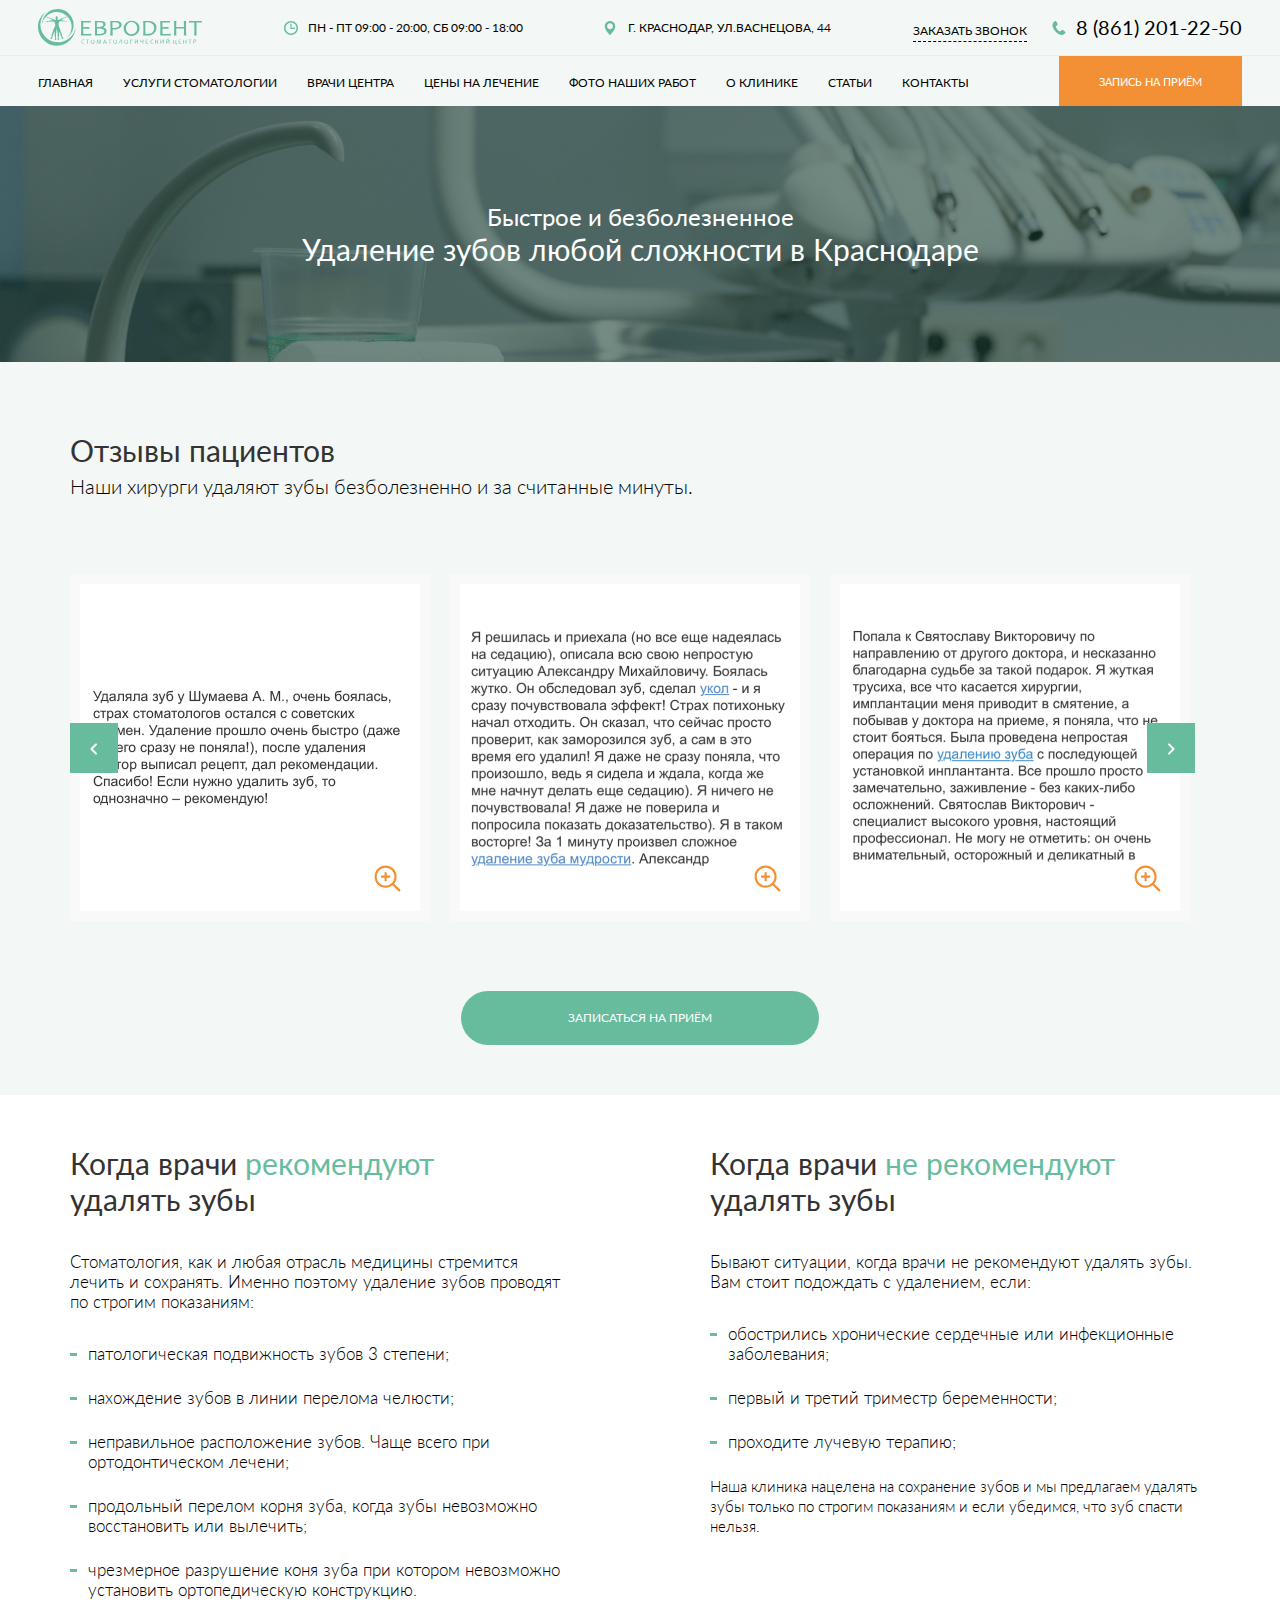
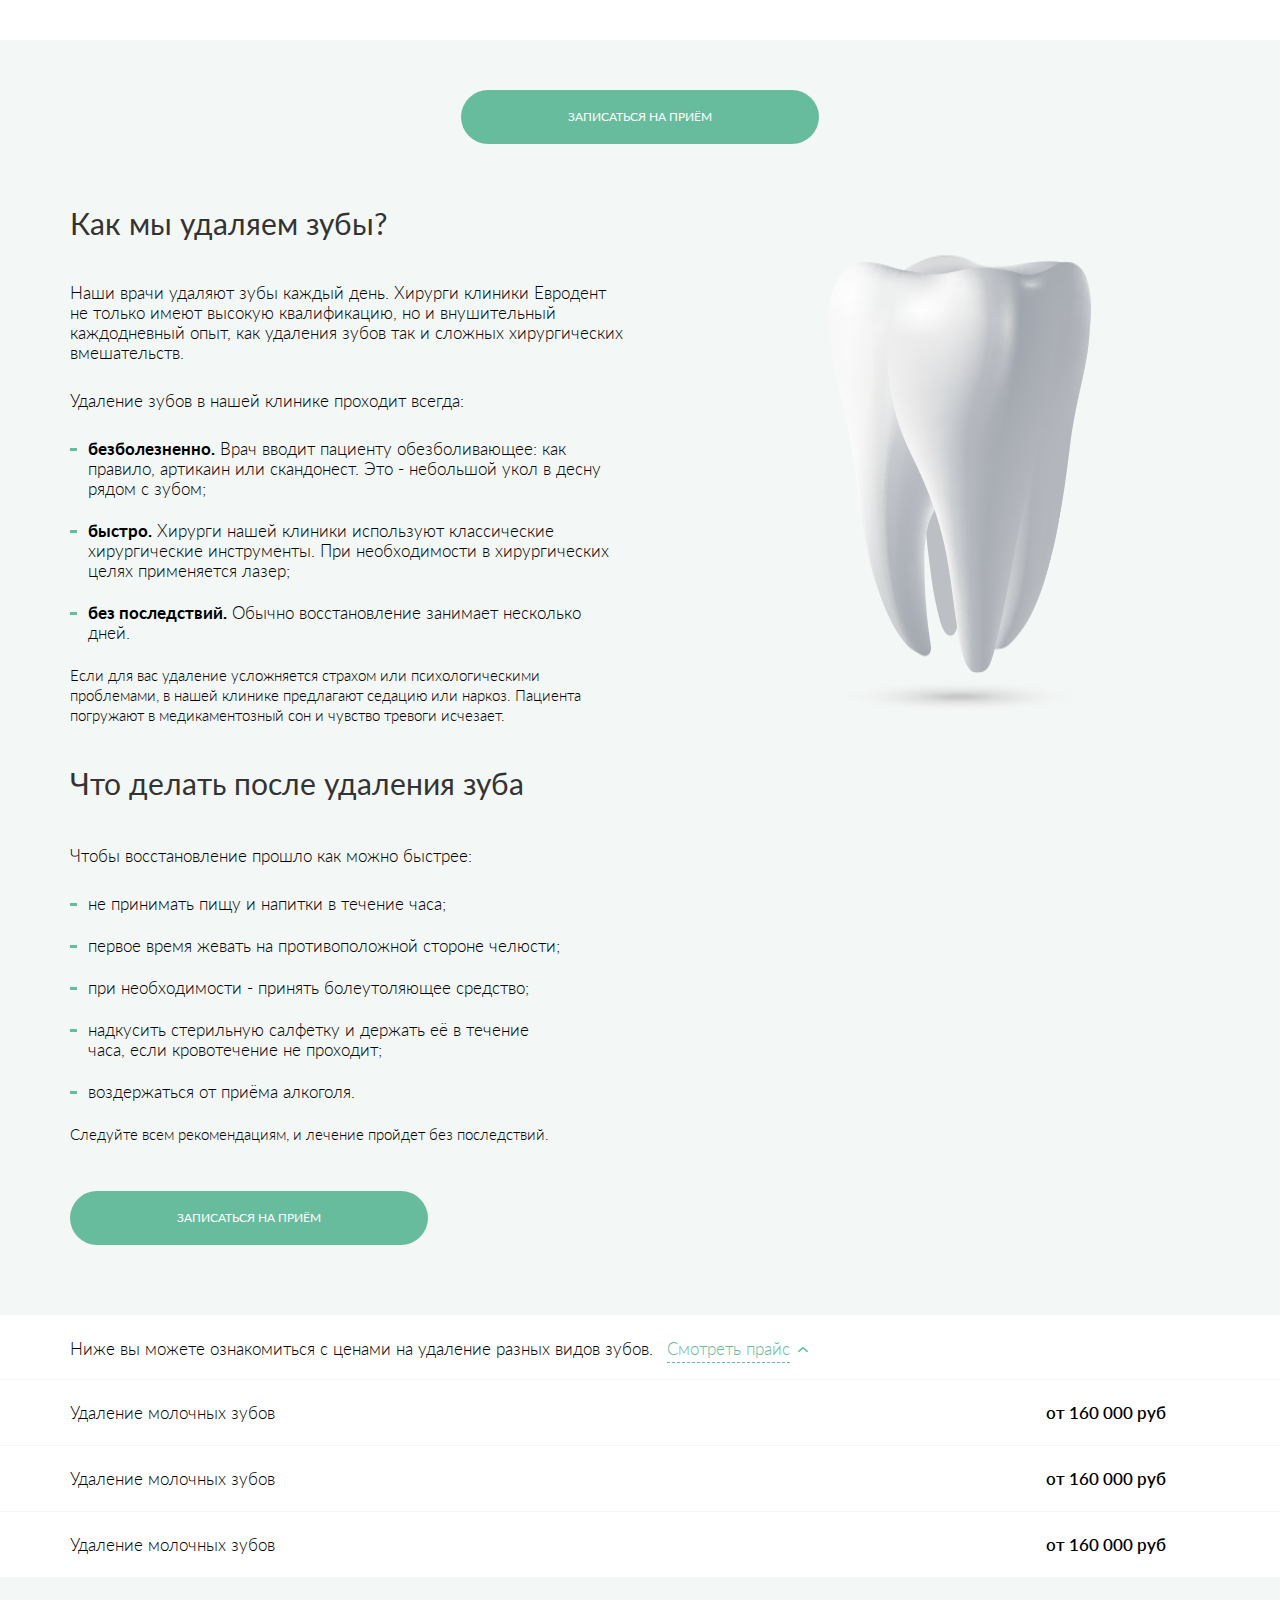
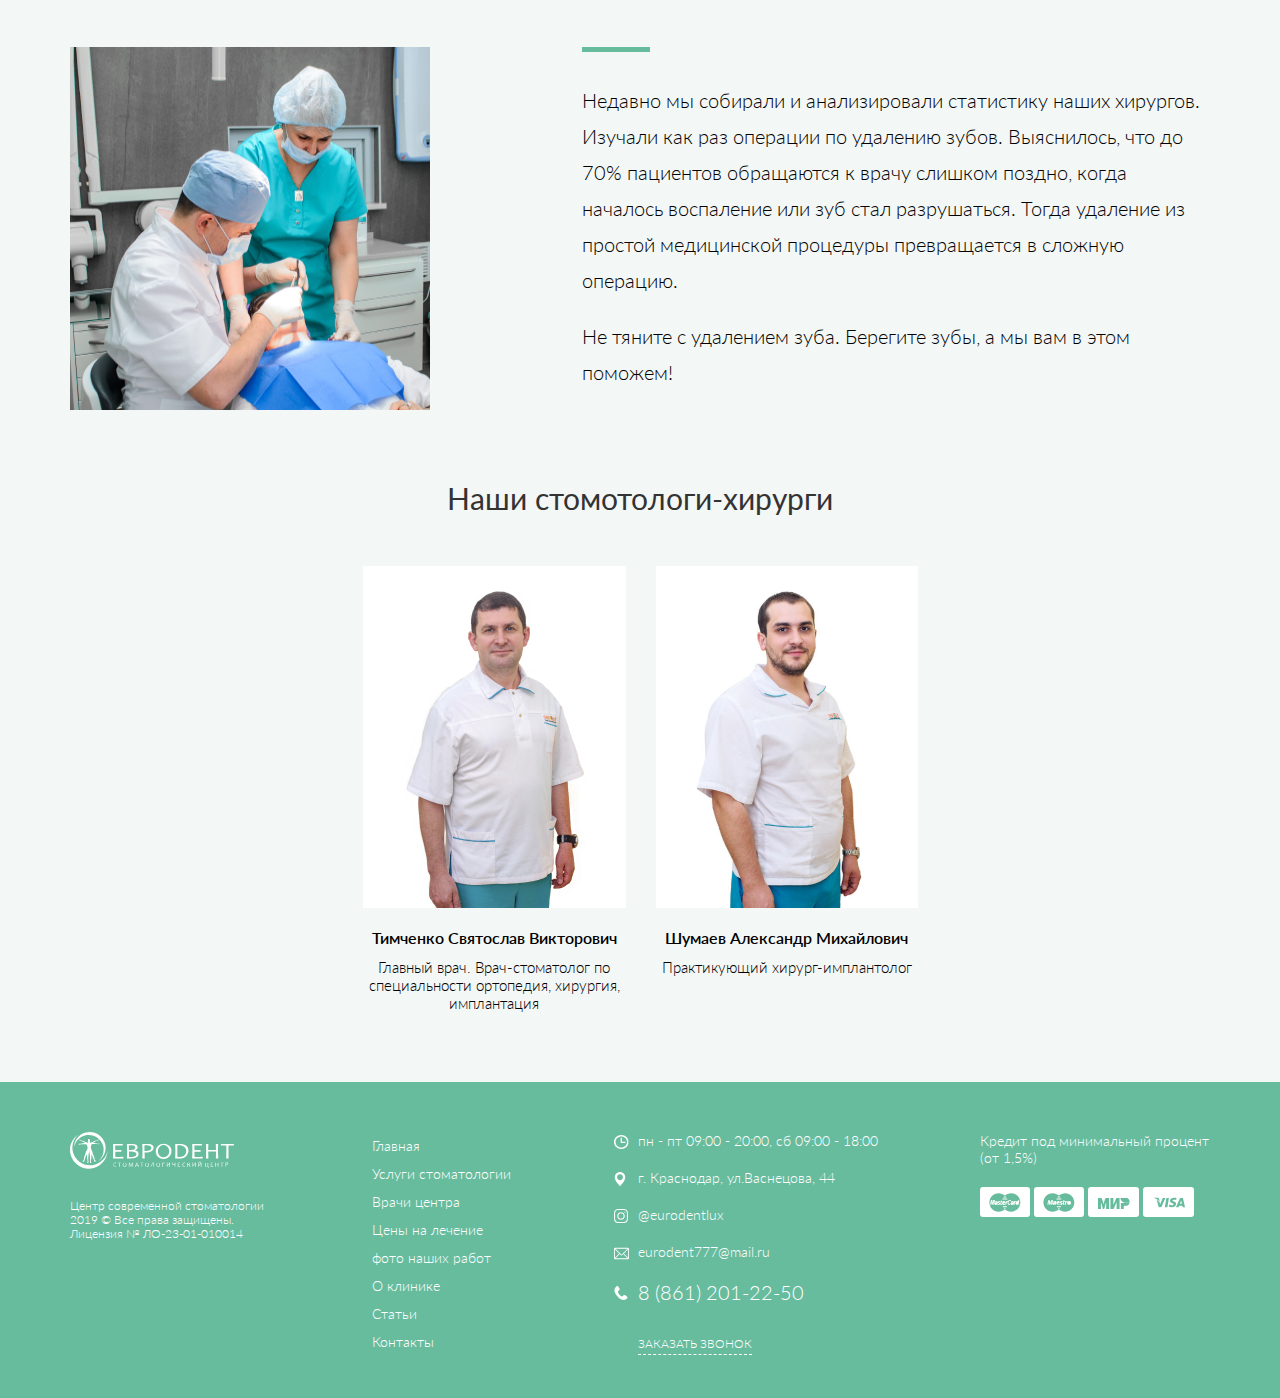
==== commit d5aea287: "Полность сделал адаптив страницы Удаление зубов" ====
--- a/udalenie-zubov.html
+++ b/udalenie-zubov.html
@@ -94,7 +94,7 @@
         </div>
     </div>
 
-    <!--  <section class="top">
+    <section class="top">
         <h1 class="top__title">Быстрое и безболезненное <br>
             <span> Удаление зубов любой сложности в Краснодаре</span>
         </h1>
@@ -105,7 +105,8 @@
             <h1 class="reviews__title">Отзывы пациентов</h1>
             <p class="reviews__text">Наши хирурги удаляют зубы безболезненно и за считанные минуты.</p>
             <div class="reviews__slider uk-position-relative" uk-slider>
-                <ul class="uk-slider-items uk-child-width-1-3">
+                <ul
+                    class="reviews__slider-list uk-slider-items uk-child-width-1-1@s uk-child-width-1-2@m uk-child-width-1-3@l">
                     <li>
                         <div class="reviews__slider-item">
                             <img class="reviews__slider-img" src="images/udalenie-zubov/reviews-slider-1.jpg" alt="">
@@ -207,7 +208,7 @@
                         проблемами, в нашей клинике предлагают седацию или
                         наркоз. Пациента погружают в медикаментозный сон и чувство тревоги исчезает.</p>
                 </div>
-                <img src="images/udalenie-zubov/tooth-img.png" alt="">
+                <img class="how__img" src="images/udalenie-zubov/tooth-img.png" alt="">
             </div>
         </div>
     </section>
@@ -338,7 +339,7 @@
                 </div>
             </div>
         </div>
-    </footer> -->
+    </footer>
 
     <script src="https://ajax.googleapis.com/ajax/libs/jquery/3.4.1/jquery.min.js"></script>
     <script src="js/jquery.maskedinput.min.js"></script>
--- a/css/udalenie-zubov.css
+++ b/css/udalenie-zubov.css
@@ -791,7 +791,6 @@
 .footer__credit-images img:nth-child(4) {
     transform: translateY(1px);
 }
-
 @media (max-width: 1130px) {
     .header__bottom {
         justify-content: center;
@@ -800,8 +799,26 @@
         display: none;
     }
 }
+@media (max-width: 1080px) {
+    .how__inner {
+        justify-content: center;
+    }
+    .how__img {
+        display: none;
+    }
+}
 @media (max-width: 1050px) {
     .header__phone-link {
+        display: none;
+    }
+    .recommendation__inner {
+        flex-direction: column;
+        align-items: center;
+    }
+    .info__inner {
+        justify-content: center;
+    }
+    .info__img {
         display: none;
     }
 }
@@ -857,6 +874,30 @@
         left: 0;
         top: 9px;
     }
+    .slider__arrow {
+        display: none;
+    }
+}
+@media (max-width: 900px) {
+    .footer {
+        height: 800px;
+    }
+    .footer__inner {
+        display: block;
+    }
+    .footer__item {
+        width: 270px;
+        margin: 0 auto;
+        margin-top: 40px;
+    }
+    .footer__item:nth-child(1){
+        padding-top: 15px;
+    }
+}
+@media (max-width: 800px) {
+    .price__list-cost {
+        margin-right: 0;
+    }
 }
 @media (max-width: 710px) {
     .logo__img {
@@ -869,3 +910,36 @@
         display: none;
     }
 }
+@media (max-width: 650px) {
+    .info__text {
+        font-size: 16px;
+    }
+}
+@media (max-width: 650px) {
+    .dentists__content {
+        flex-direction: column;
+        align-items: center;
+    }
+    .dentists__item:nth-child(1) {
+        margin-right: 0;
+    }
+    .dentists__item:nth-child(2) {
+        margin-left: 0;
+    }
+}
+@media (max-width: 400px) {
+    .reviews__btn {
+        padding: 20px 70px;
+    }
+    .how__btn {
+        padding: 20px 70px;
+    }
+    .whattodo__btn {
+        padding: 20px 70px;
+    }
+}
+@media (max-width: 370px) {
+    .price__list-name {
+        max-width: 140px;
+    }
+}
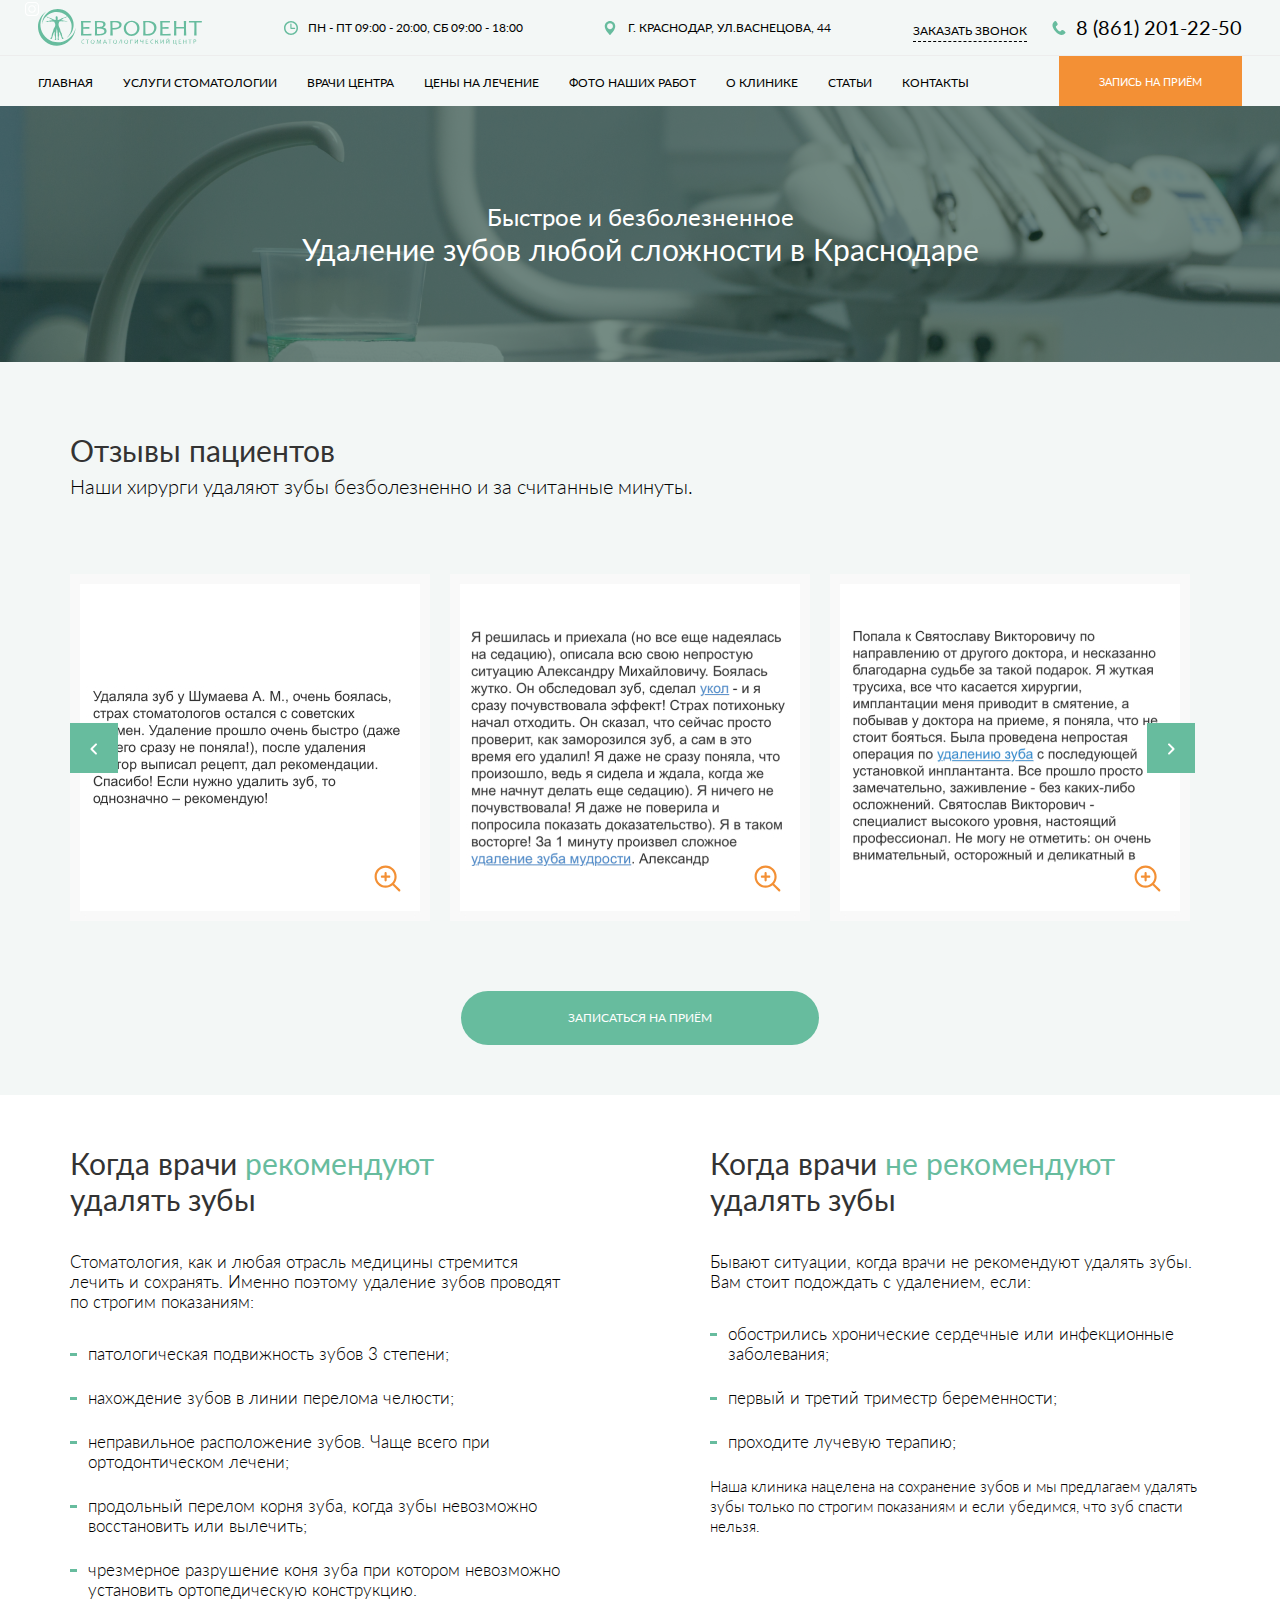
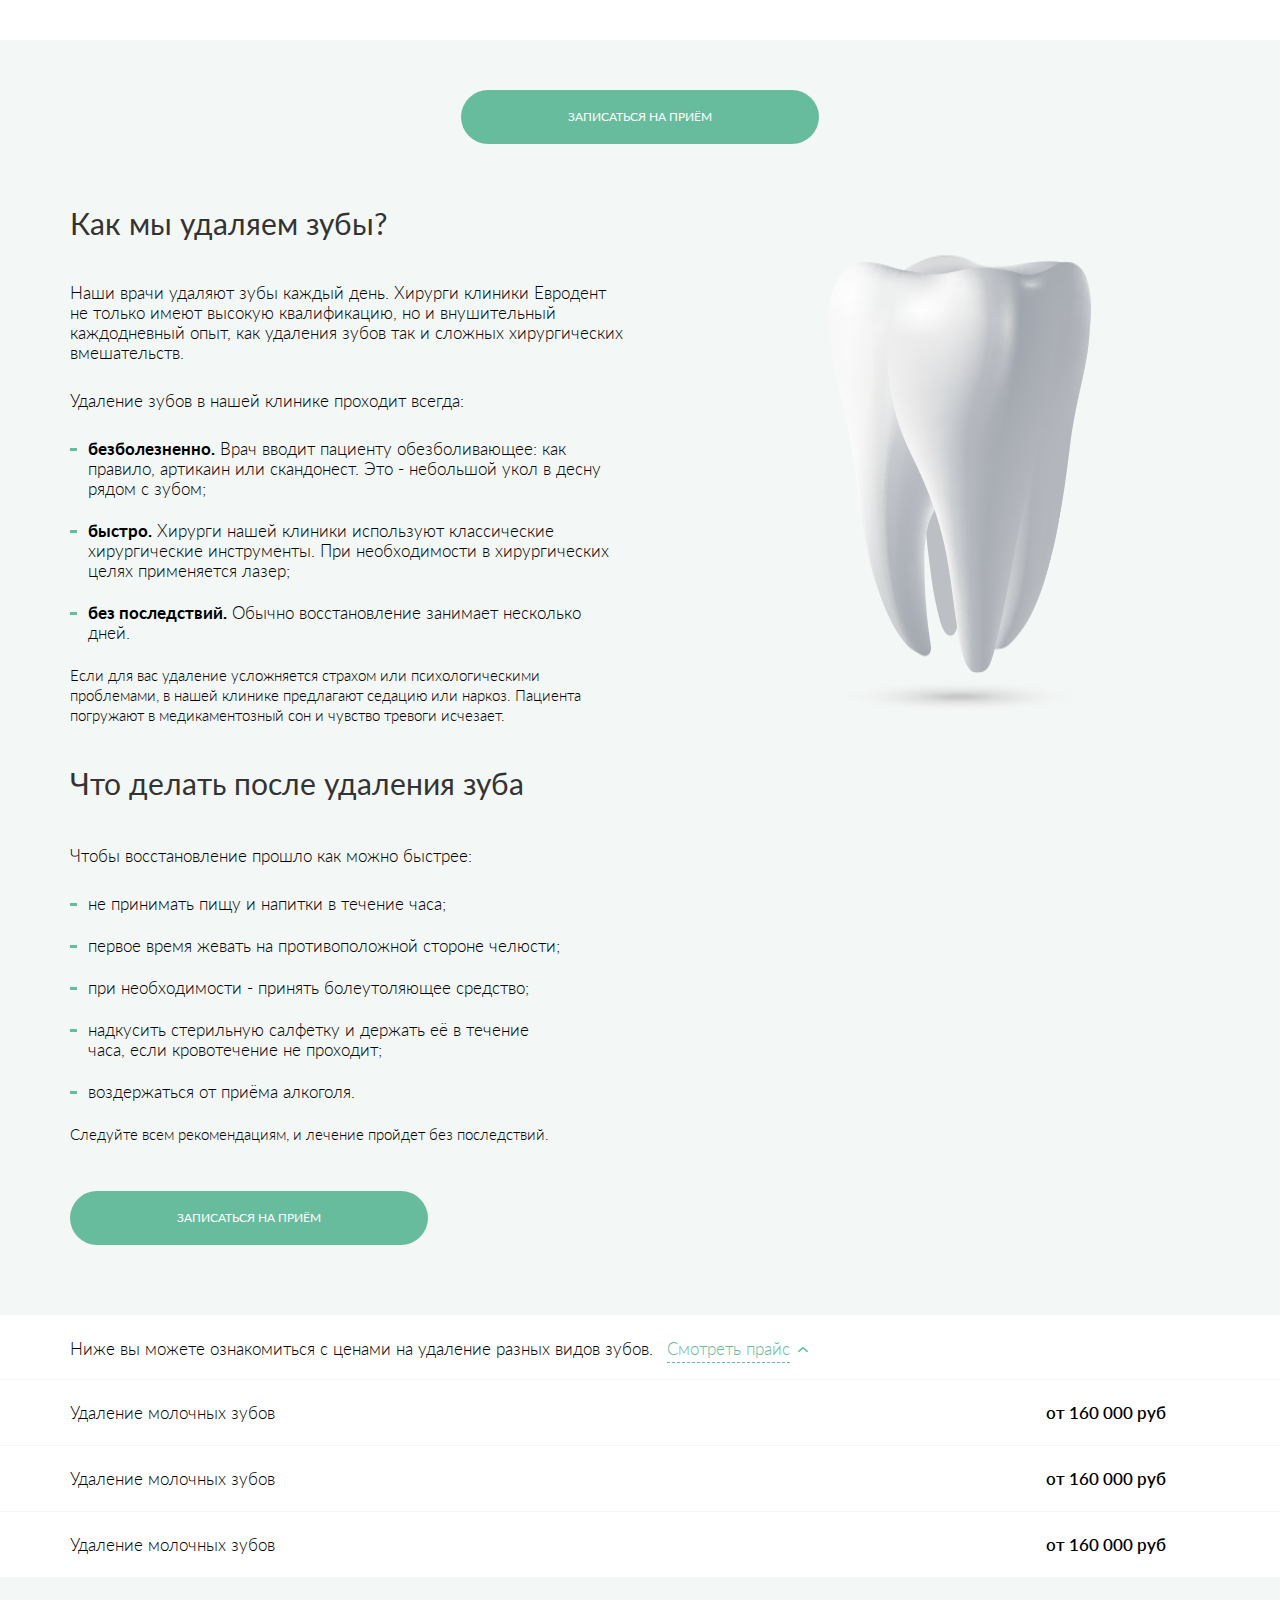
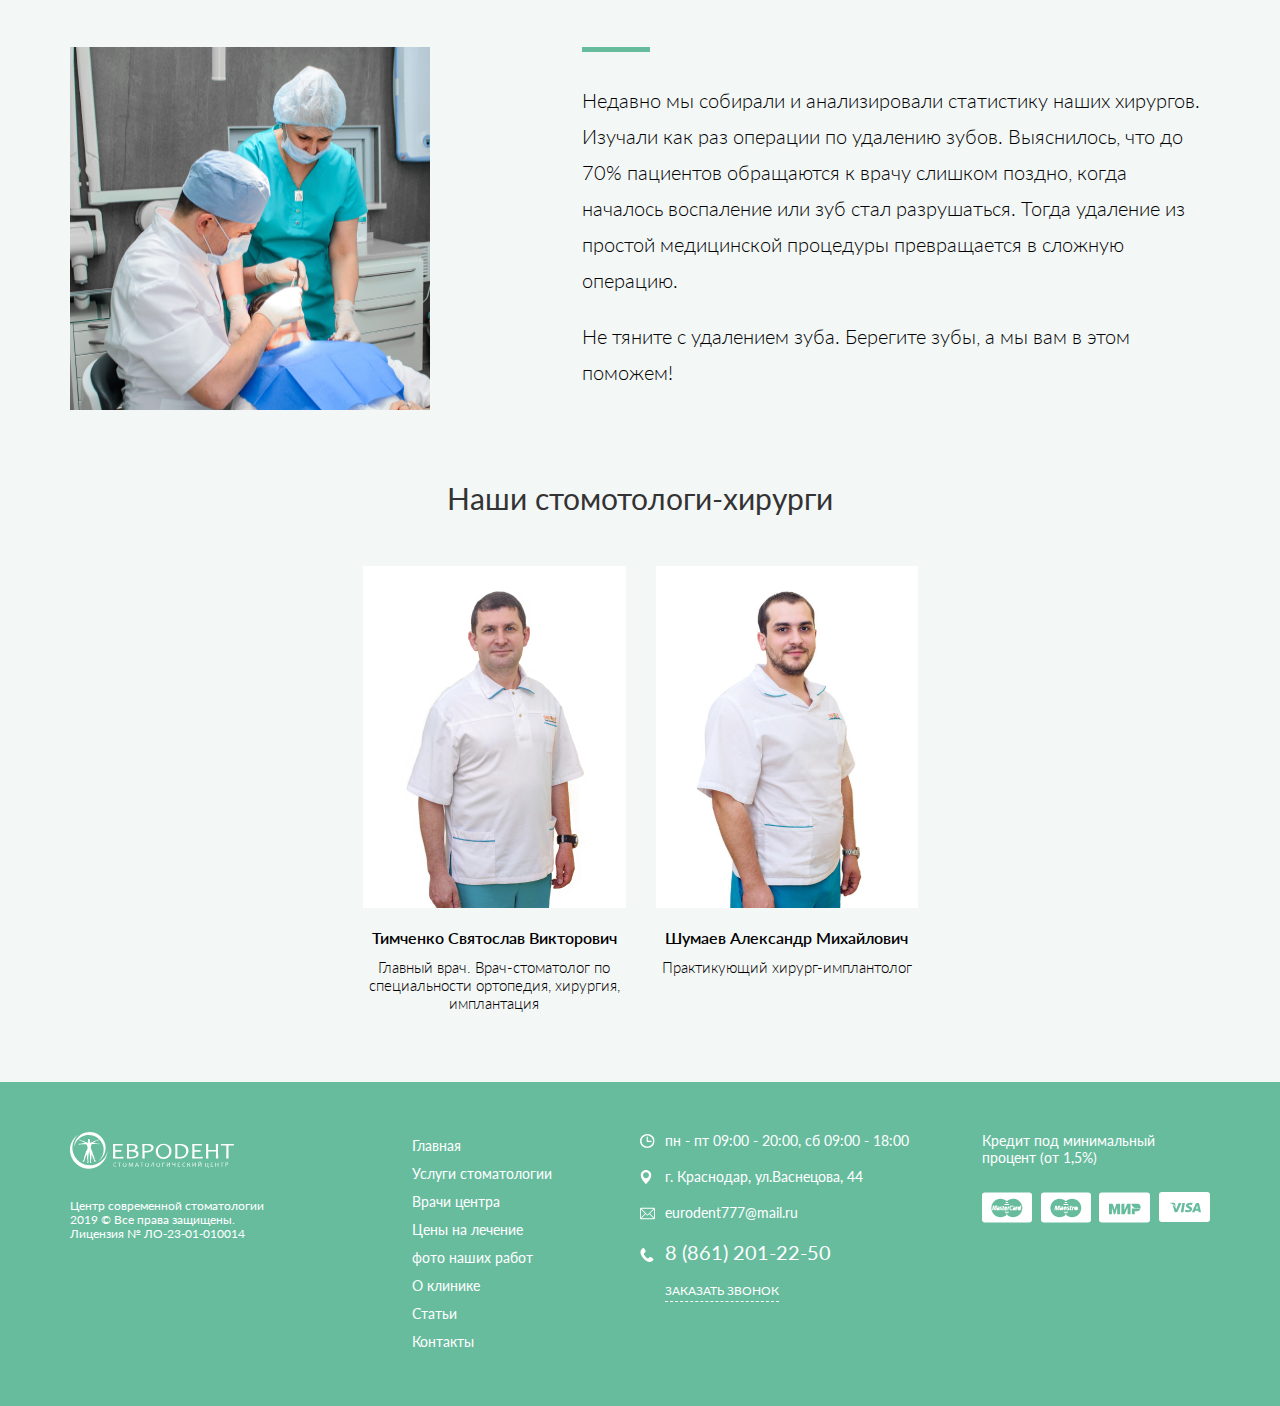
==== commit d0494867: "Обновил footer" ====
--- a/udalenie-zubov.html
+++ b/udalenie-zubov.html
@@ -299,32 +299,45 @@
         <div class="container">
             <div class="footer__inner">
                 <div class="footer__item">
-                    <img src="images/logo-footer.svg" alt="">
-                    <p class="footer__info">Центр современной стоматологии
+                    <img class="footer__logo-img" src="images/logo-footer.svg" alt="">
+                    <div class="footer__text">Центр современной стоматологии
                         2019 © Все права защищены.
-                        Лицензия № ЛО-23-01-010014</p>
+                        Лицензия № ЛО-23-01-010014</div>
                 </div>
                 <div class="footer__item">
-                    <nav class="footer__nav">
-                        <ul class="footer__nav-list">
-                            <li class="footer__nav-item"><a class="footer__nav-link" href="#">Главная</a></li>
-                            <li class="footer__nav-item"><a class="footer__nav-link" href="#">Услуги стоматологии</a>
-                            </li>
-                            <li class="footer__nav-item"><a class="footer__nav-link" href="#">Врачи центра</a></li>
-                            <li class="footer__nav-item"><a class="footer__nav-link" href="#">Цены на лечение</a></li>
-                            <li class="footer__nav-item"><a class="footer__nav-link" href="#">фото наших работ</a></li>
-                            <li class="footer__nav-item"><a class="footer__nav-link" href="#">О клинике</a></li>
-                            <li class="footer__nav-item"><a class="footer__nav-link" href="#">Статьи</a></li>
-                            <li class="footer__nav-item"><a class="footer__nav-link" href="#">Контакты</a></li>
-                        </ul>
-                    </nav>
-                </div>
-                <div class="footer__item">
-                    <p class="footer__worktime">пн - пт 09:00 - 20:00, сб 09:00 - 18:00</p>
-                    <p class="footer__address">г. Краснодар, ул.Васнецова, 44</p>
-                    <p class="footer__instagram">@eurodentlux</p>
-                    <p class="footer__email"><a href="mailto:eurodent777@mail.ru">eurodent777@mail.ru</a></p>
-                    <a class="footer__phone" href="tel:88612012250">8 (861) 201-22-50</a><br><br>
+                    <ul class="footer__list">
+                        <li class="footer__list-item">
+                            <a class="footer__list-link" href="#">Главная</a>
+                        </li>
+                        <li class="footer__list-item">
+                            <a class="footer__list-link" href="#">Услуги стоматологии</a>
+                        </li>
+                        <li class="footer__list-item">
+                            <a class="footer__list-link" href="#">Врачи центра</a>
+                        </li>
+                        <li class="footer__list-item">
+                            <a class="footer__list-link" href="#">Цены на лечение</a>
+                        </li>
+                        <li class="footer__list-item">
+                            <a class="footer__list-link" href="#">фото наших работ</a>
+                        </li>
+                        <li class="footer__list-item">
+                            <a class="footer__list-link" href="#">О клинике</a>
+                        </li>
+                        <li class="footer__list-item">
+                            <a class="footer__list-link" href="#">Статьи</a>
+                        </li>
+                        <li class="footer__list-item">
+                            <a class="footer__list-link" href="#">Контакты</a>
+                        </li>
+                    </ul>
+                </div>
+                <div class="footer__item footer__item--contacts">
+                    <div class="footer__worktime">пн - пт 09:00 - 20:00, сб 09:00 - 18:00</div>
+                    <div class="footer__address">г. Краснодар, ул.Васнецова, 44</div>
+                    <a class="footer__instagram" href="#">@eurodentlux</a>
+                    <a class="footer__email" href="mailto:eurodent777@mail.ru">eurodent777@mail.ru</a>
+                    <a class="footer__phone" href="tel:88612012250">8 (861) 201-22-50</a>
                     <a class="footer__phone-link" href="#">заказать звонок</a>
                 </div>
                 <div class="footer__item">
--- a/css/udalenie-zubov.css
+++ b/css/udalenie-zubov.css
@@ -697,99 +697,128 @@
 }
 
 .footer {
-    height: 316px;
-    background-color: #67bc9e;
-    color: #fff;
+    background-color: #67bc9e;
+    padding-top: 50px;
 }
 .footer__inner {
-    display: flex;
-    justify-content: space-between;
-}
-.footer__item {
-    margin-top: 50px;
-}
-.footer__info {
-    margin-top: 30px;
+    display: grid;
+    grid-template-columns: 30% 20% 30% 20%;
+}
+.footer__logo-img {
+    margin-bottom: 30px;
+}
+.footer__text {
+    max-width: 200px;
+    font-weight: 400;
     font-size: 12px;
     line-height: 14px;
-    max-width: 200px;
-}
-.footer__nav-link {
+    color: #ffffff;
+}
+.footer__list {
+    margin-bottom: 50px;
+}
+.footer__list-link {
+    font-weight: 400;
     font-size: 14px;
     line-height: 28px;
-    transition: all 0.3s;
-}
-.footer__nav-link:hover {
+    color: #ffffff;
+    transition: all 0.3s;
+}
+.footer__list-link:hover {
     color: #beecdc;
+}
+.footer__item--contacts {
+    display: flex;
+    flex-direction: column;
 }
 .footer__worktime,
 .footer__address,
 .footer__instagram,
-.footer__email,
-.footer__phone,
-.footer__phone-link {
+.footer__email {
+    margin-bottom: 19px;
+    font-weight: 400;
     font-size: 14px;
     line-height: 17px;
-    position: relative;
-    padding-left: 24px;
-    transition: all 0.3s;
+    color: #ffffff;
+    position: relative;
+    padding-left: 25px;
+    transition: all 0.3s;
+}
+.footer__worktime::before {
+    content: url("../images/footer-time-ico.svg");
+    position: absolute;
+    top: 2px;
+    left: 0;
+}
+.footer__address::before {
+    content: url("../images/footer-navigation-ico.svg");
+    position: absolute;
+    top: 2px;
+    left: 0;
+}
+.footer__instagram {
+    content: url("../images/footer-instagram-ico.svg");
+    position: absolute;
+    top: 2px;
+    left: 0;
+}
+.footer__email::before {
+    content: url("../images/footer-mail-ico.svg");
+    position: absolute;
+    top: 2px;
+    left: 0;
+}
+.footer__email:hover {
+    color: #beecdc;
+}
+.footer__phone {
+    margin-bottom: 20px;
+    font-weight: 400;
+    font-size: 20px;
+    line-height: 24px;
+    text-transform: uppercase;
+    color: #ffffff;
+    position: relative;
+    padding-left: 25px;
+    transition: all 0.3s;
+}
+.footer__phone::before {
+    content: url("../images/footer-phone-ico.svg");
+    position: absolute;
+    top: 2px;
+    left: 0;
+}
+.footer__phone:hover {
+    color: #beecdc;
 }
 .footer__phone-link {
+    max-width: 114px;
+    padding-bottom: 3px;
+    margin-left: 25px;
+    font-weight: 400;
     font-size: 12px;
     line-height: 14px;
     text-transform: uppercase;
-    padding-left: 0;
-    margin-left: 24px;
-    padding-bottom: 3px;
+    color: #ffffff;
     border-bottom: 1px dashed #fff;
-}
-.footer__email:hover {
-    color: #beecdc;
+    transition: all 0.3s;
 }
 .footer__phone-link:hover {
+    color: #fff;
     border-bottom: 1px dashed transparent;
 }
-.footer__phone {
-    font-size: 20px;
-    line-height: 24px;
-}
-.footer__worktime::before {
-    content: url("../images/footer-time-ico.svg");
-    position: absolute;
-    left: 0;
-    top: 3px;
-}
-.footer__address::before {
-    content: url("../images/footer-navigation-ico.svg");
-    position: absolute;
-    left: 0;
-    top: 3px;
-}
-.footer__instagram::before {
-    content: url("../images/footer-instagram-ico.svg");
-    position: absolute;
-    left: 0;
-    top: 3px;
-}
-.footer__email::before {
-    content: url("../images/footer-mail-ico.svg");
-    position: absolute;
-    left: 0;
-    top: 3px;
-}
-.footer__phone::before {
-    content: url("../images/footer-phone-ico.svg");
-    position: absolute;
-    left: 0;
-    top: 0;
-}
 .footer__credit {
+    margin-bottom: 26px;
+    max-width: 231px;
+    font-weight: 400;
     font-size: 14px;
     line-height: 17px;
-    max-width: 230px;
-}
-.footer__credit-images img:nth-child(4) {
-    transform: translateY(1px);
+    color: #ffffff;
+}
+.footer__credit-images {
+    max-width: 231px;
+    display: flex;
+    justify-content: space-between;
 }
 @media (max-width: 1130px) {
     .header__bottom {
@@ -878,22 +907,6 @@
         display: none;
     }
 }
-@media (max-width: 900px) {
-    .footer {
-        height: 800px;
-    }
-    .footer__inner {
-        display: block;
-    }
-    .footer__item {
-        width: 270px;
-        margin: 0 auto;
-        margin-top: 40px;
-    }
-    .footer__item:nth-child(1){
-        padding-top: 15px;
-    }
-}
 @media (max-width: 800px) {
     .price__list-cost {
         margin-right: 0;
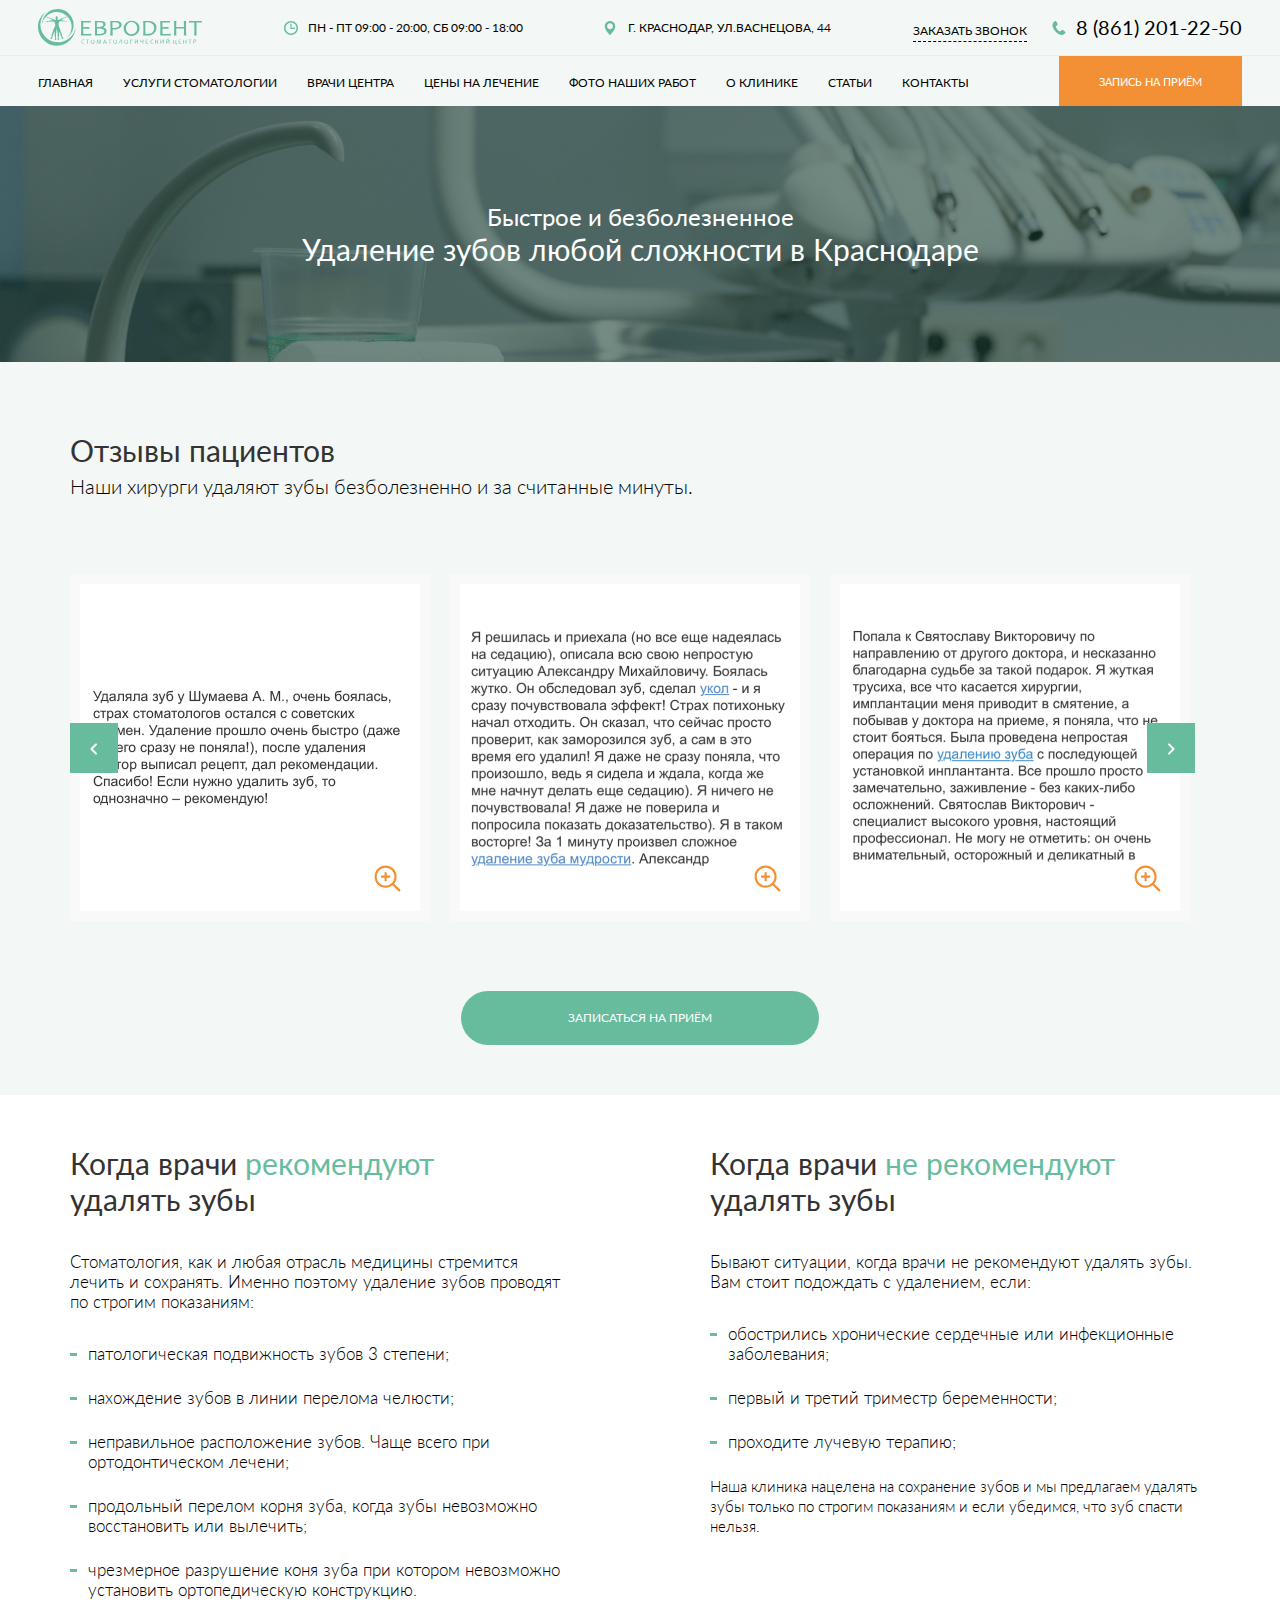
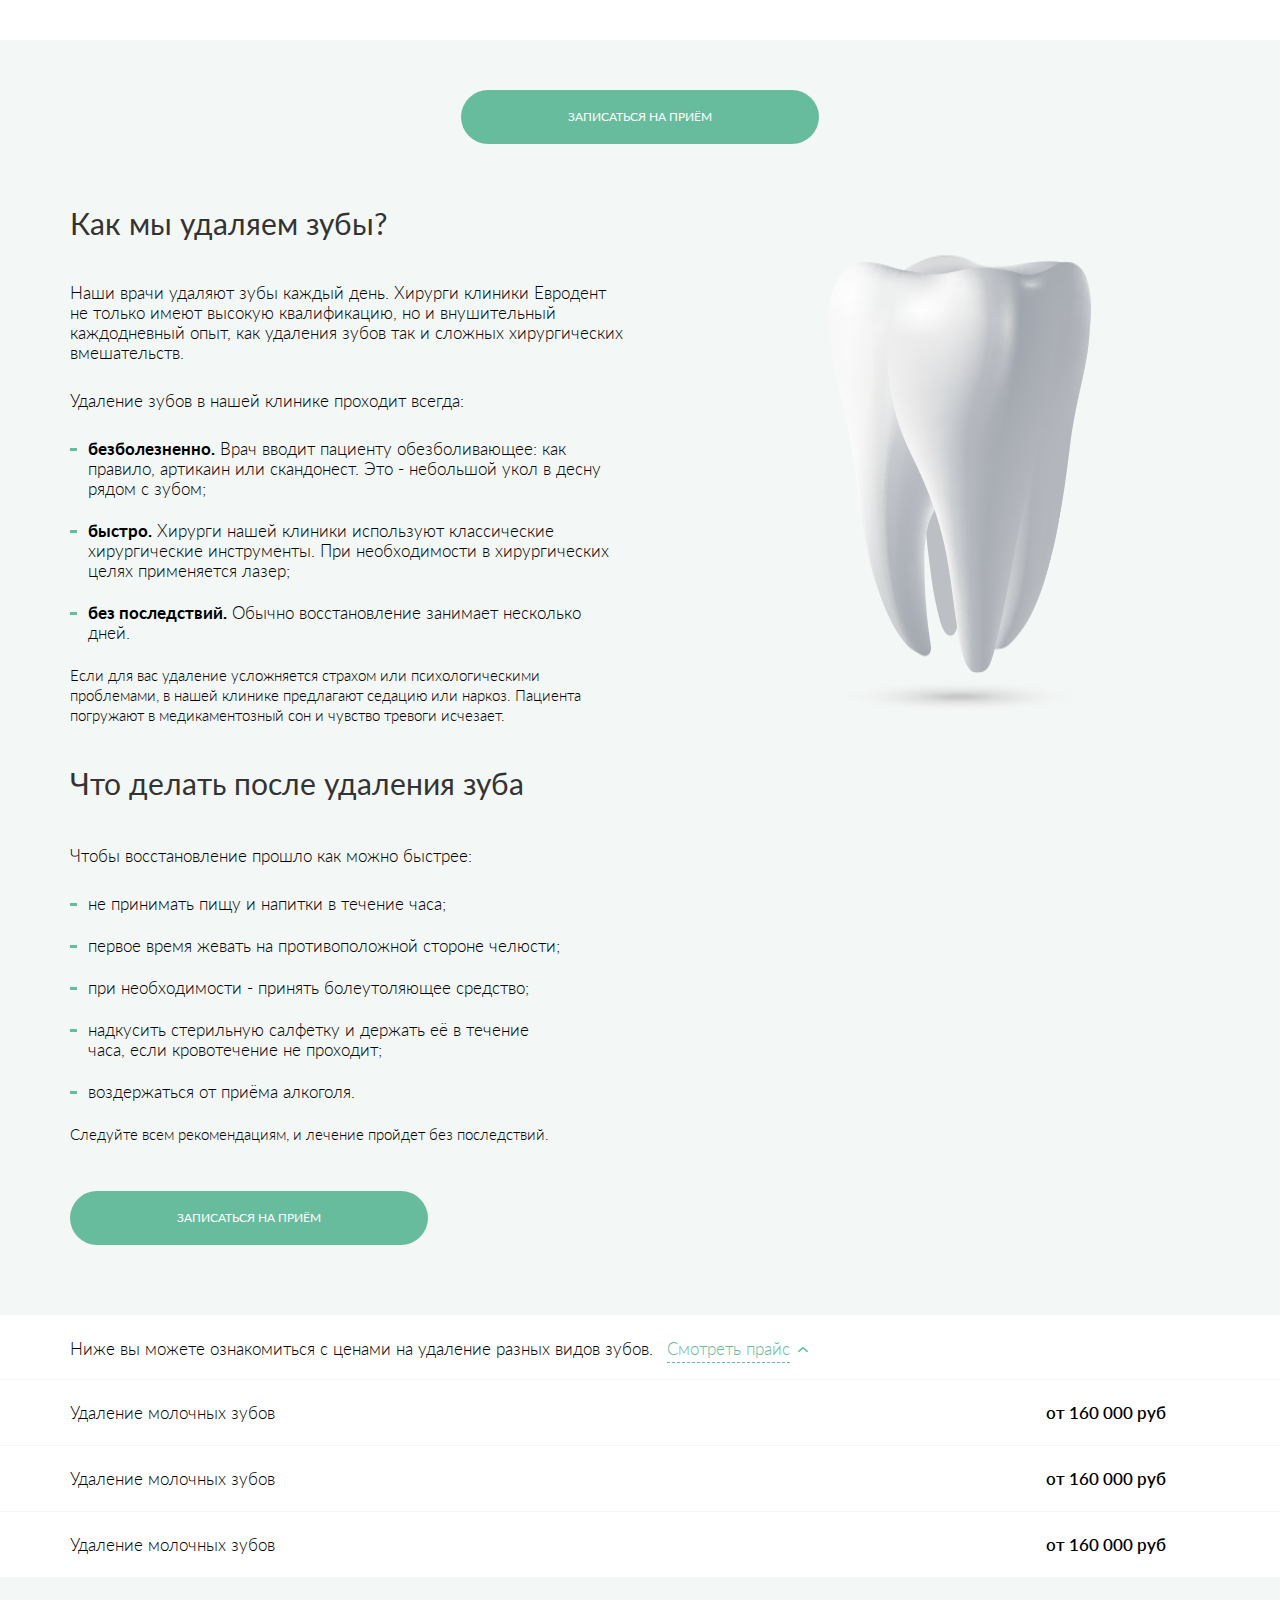
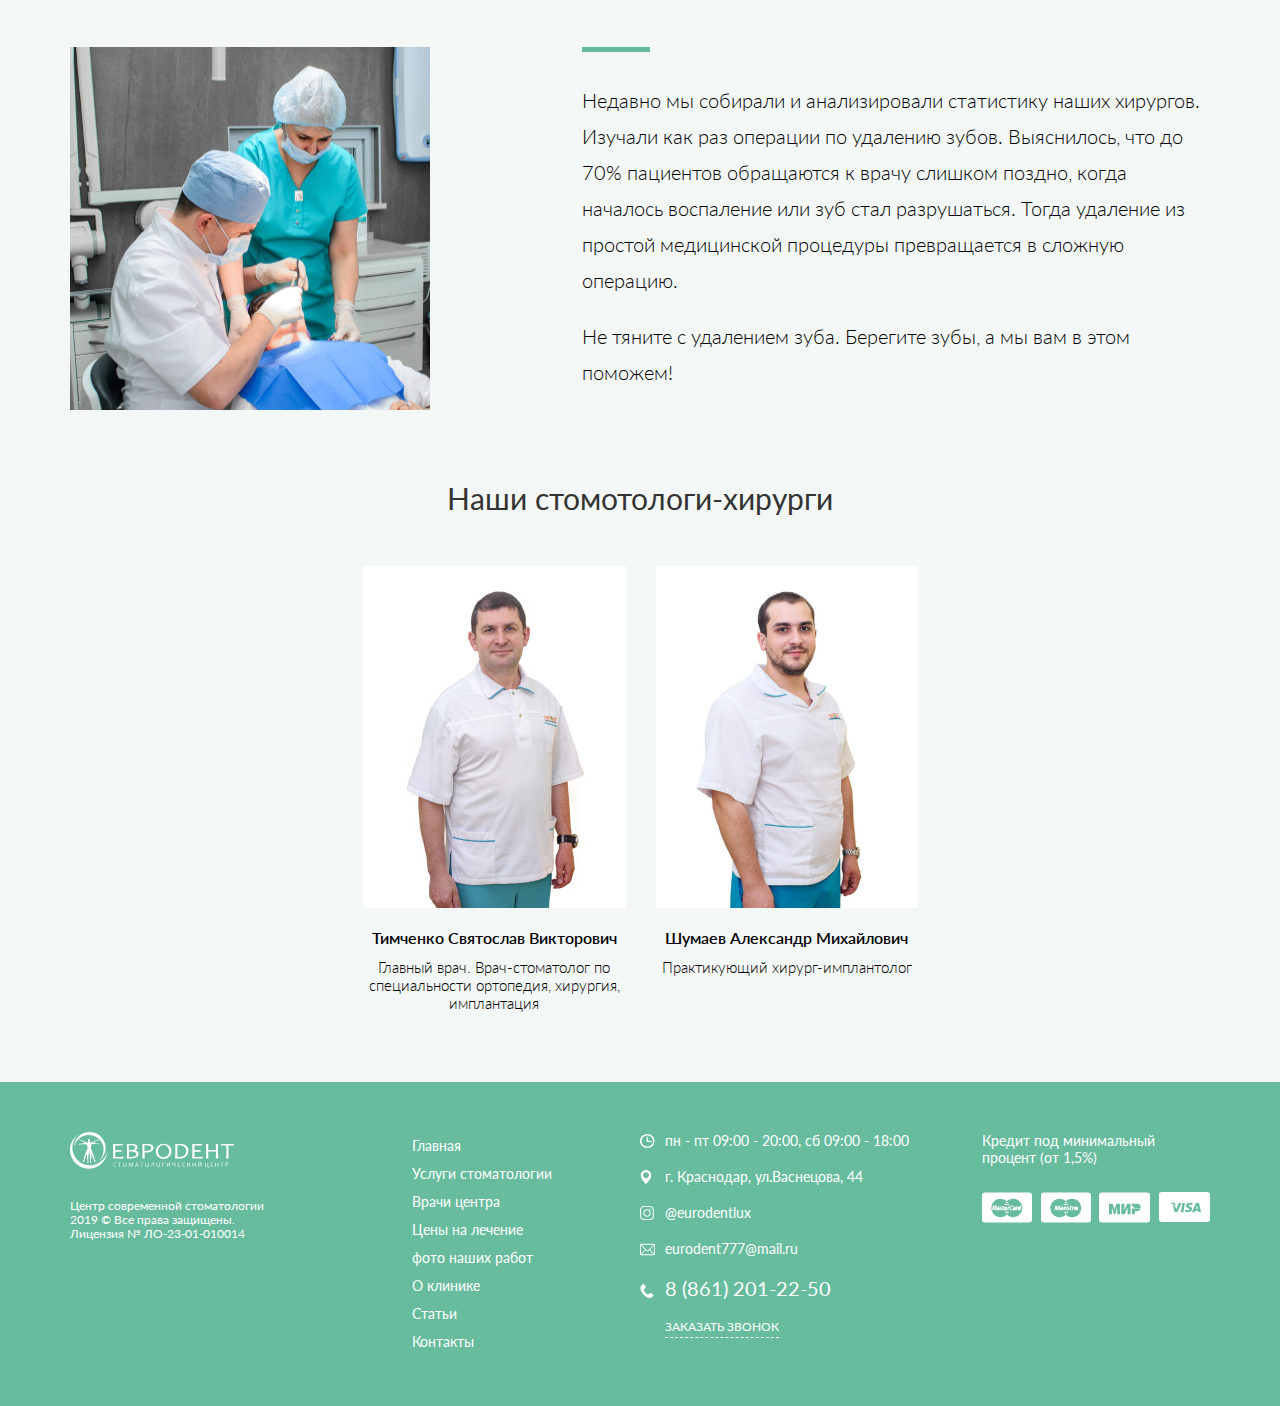
==== commit f57f426f: "Исправил баг с модальным окном" ====
--- a/udalenie-zubov.html
+++ b/udalenie-zubov.html
@@ -68,7 +68,7 @@
     </header>
 
     <div id="modal" uk-modal>
-        <div class="modal__inner">
+        <div class="modal__inner uk-modal-dialog">
             <div class="modal__content">
                 <h1 class="modal__title">Запишитесь на приём</h1>
                 <p class="modal__text">Заполните простую форму, и наш специалист <br>
--- a/css/udalenie-zubov.css
+++ b/css/udalenie-zubov.css
@@ -176,10 +176,6 @@
     width: 1004px;
     height: 591px;
     background-color: #fff;
-    margin: auto;
-    position: relative;
-    top: 50%;
-    transform: translateY(-50%);
     display: flex;
     justify-content: space-between;
 }
@@ -756,11 +752,14 @@
     top: 2px;
     left: 0;
 }
-.footer__instagram {
+.footer__instagram::before {
     content: url("../images/footer-instagram-ico.svg");
     position: absolute;
     top: 2px;
     left: 0;
+}
+.footer__instagram:hover {
+    color: #beecdc;
 }
 .footer__email::before {
     content: url("../images/footer-mail-ico.svg");
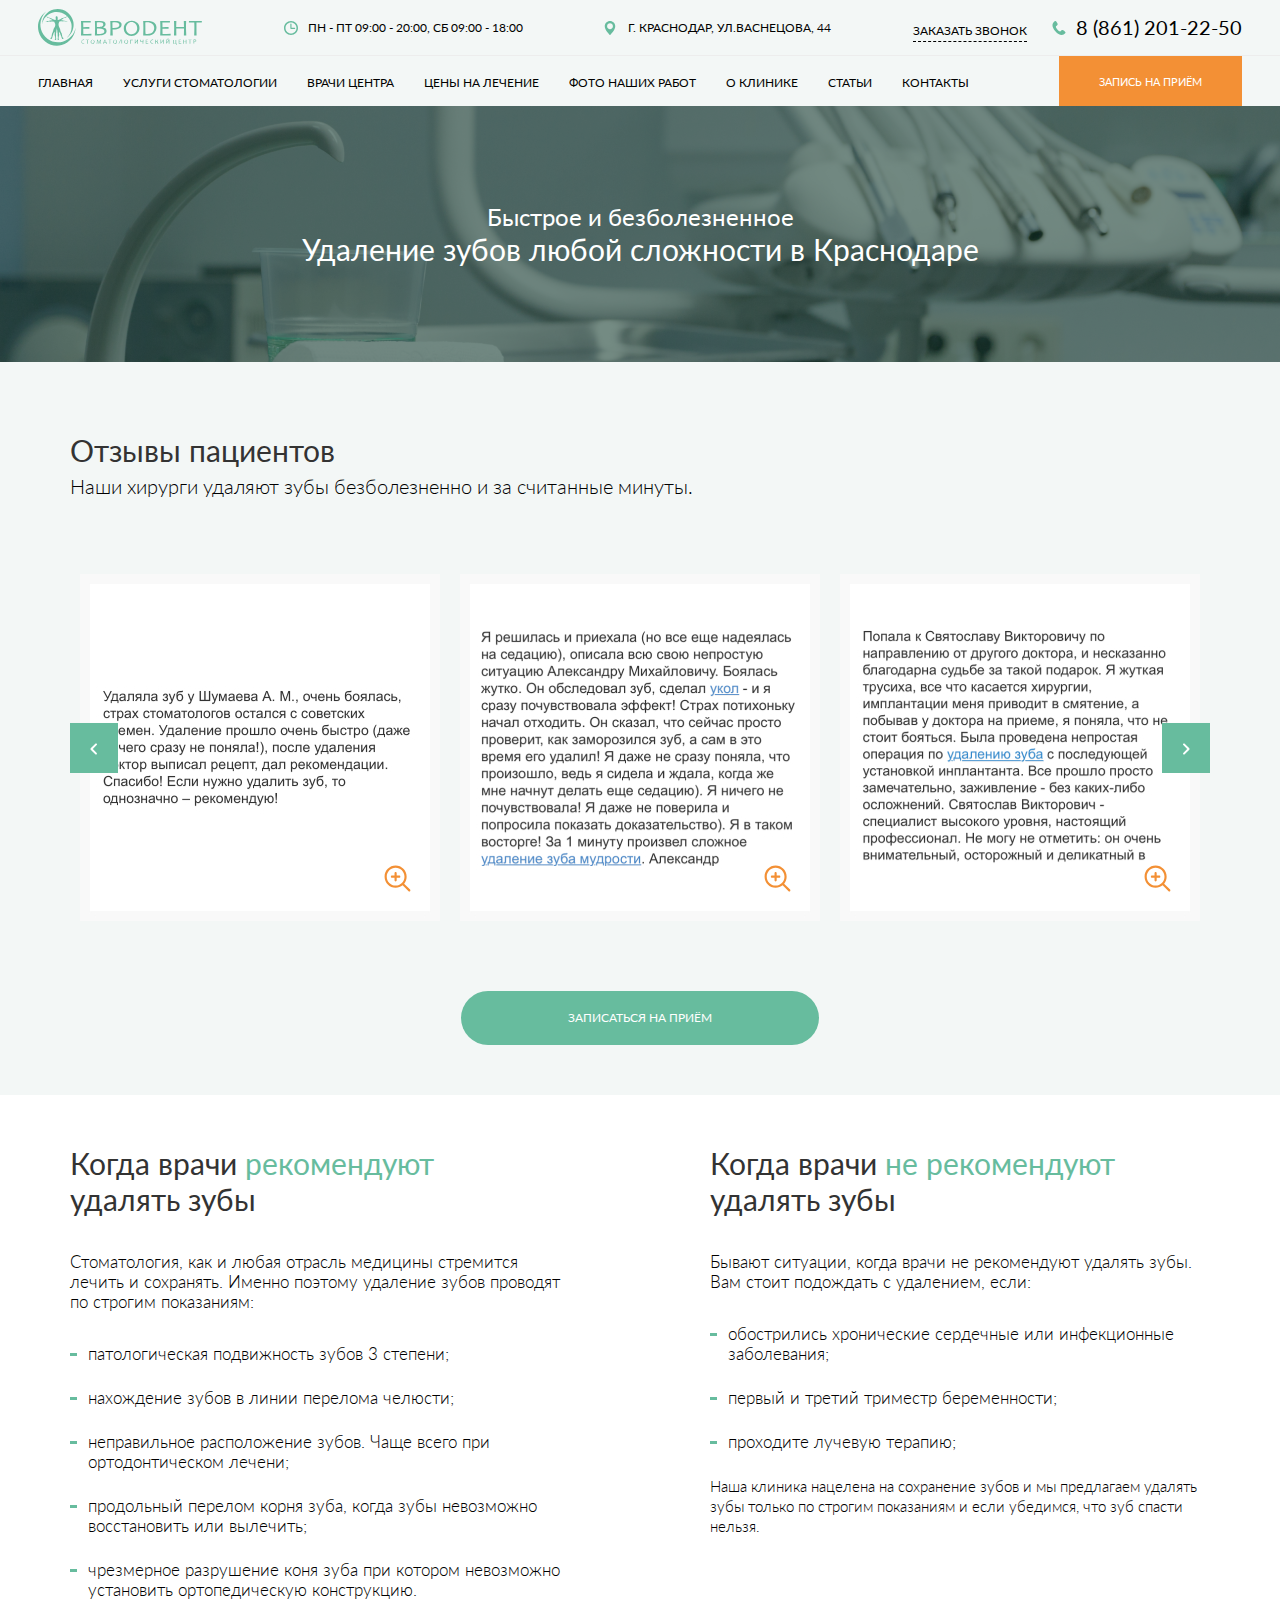
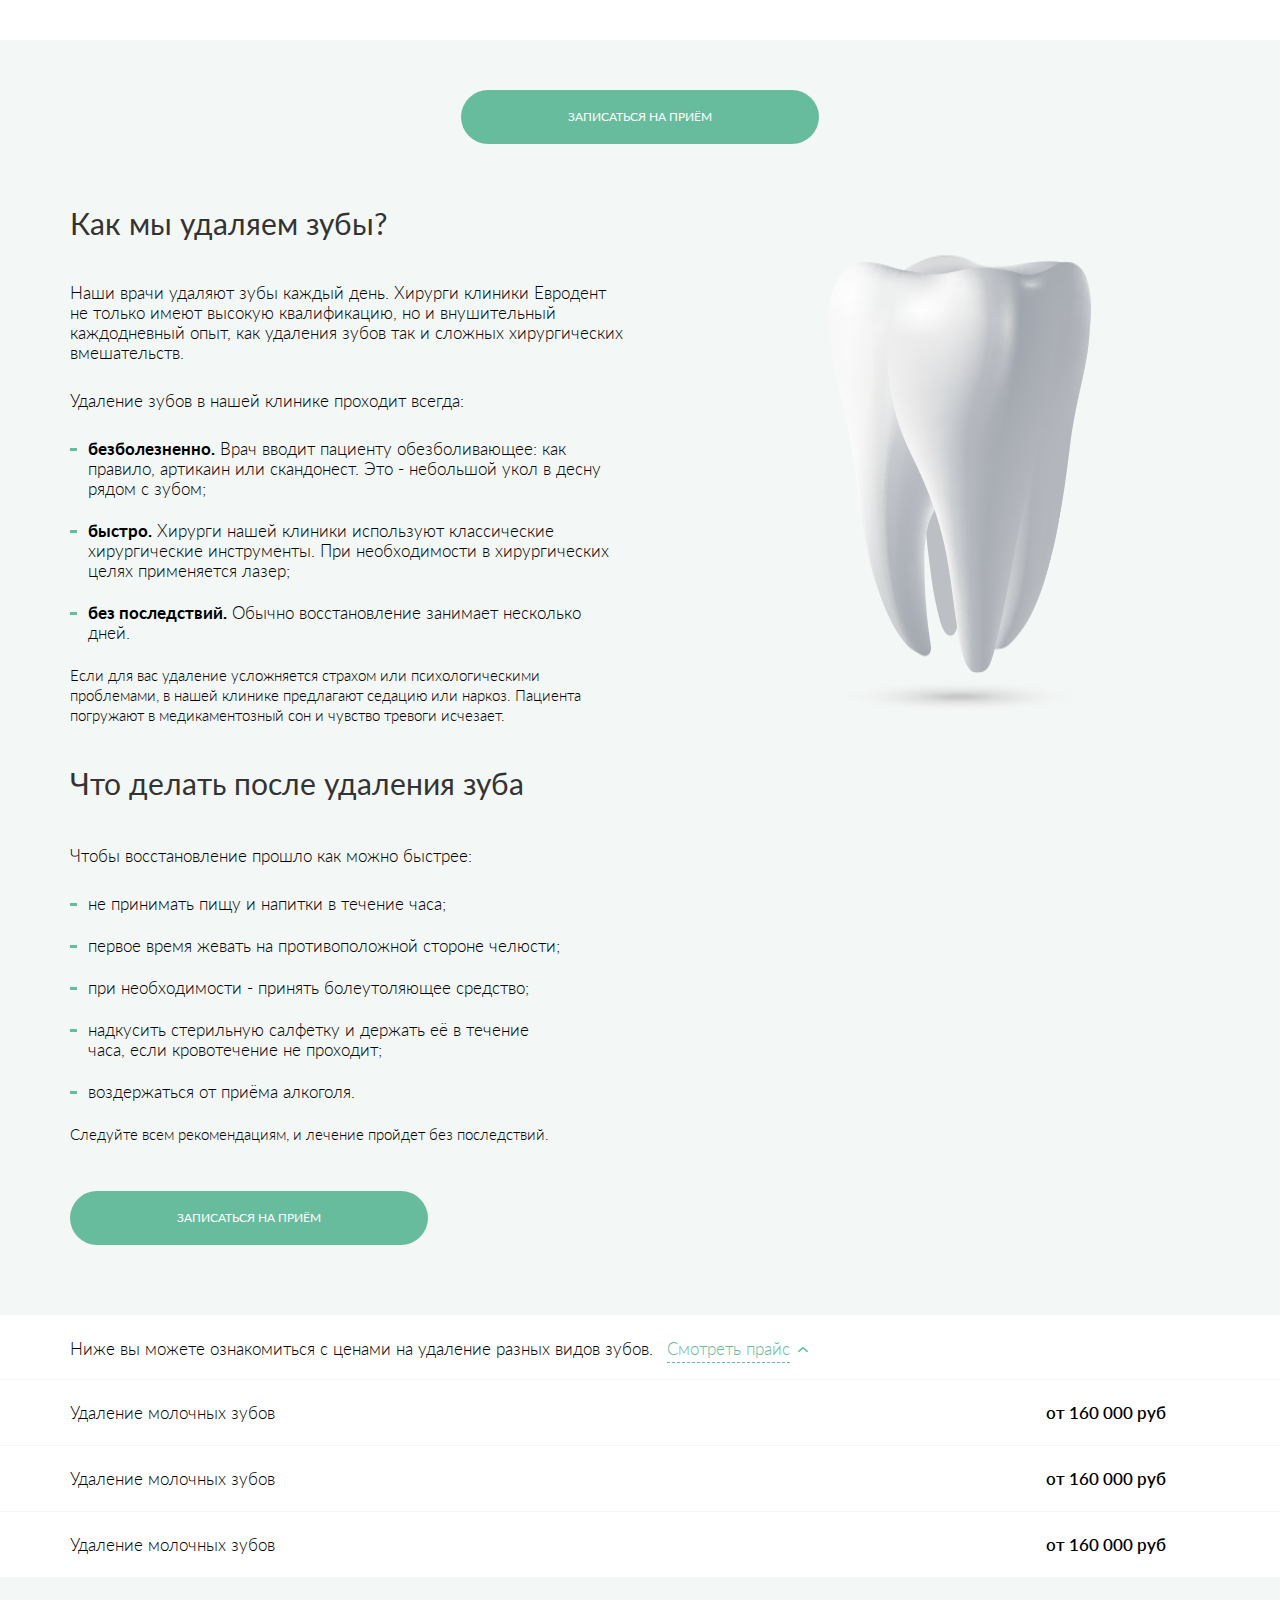
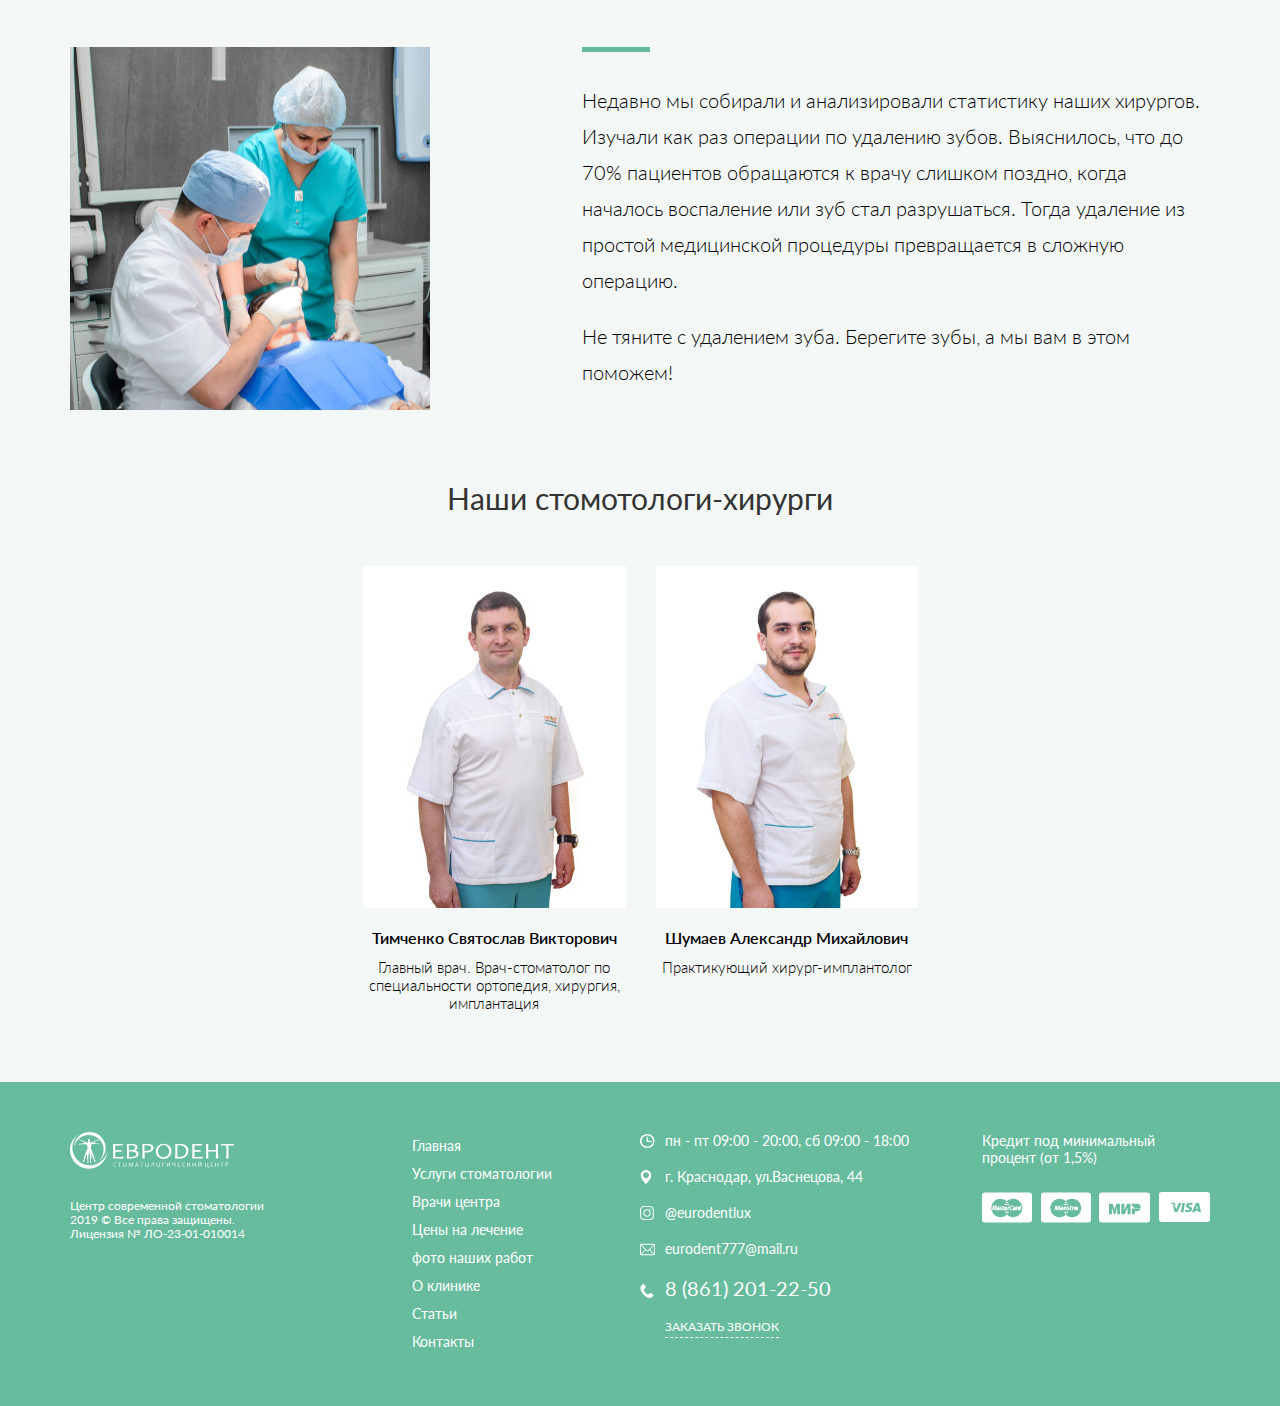
==== commit ab99ed8f: "Адаптив слайдера на странице удаление зубов" ====
--- a/udalenie-zubov.html
+++ b/udalenie-zubov.html
@@ -105,8 +105,7 @@
             <h1 class="reviews__title">Отзывы пациентов</h1>
             <p class="reviews__text">Наши хирурги удаляют зубы безболезненно и за считанные минуты.</p>
             <div class="reviews__slider uk-position-relative" uk-slider>
-                <ul
-                    class="reviews__slider-list uk-slider-items uk-child-width-1-1@s uk-child-width-1-2@m uk-child-width-1-3@l">
+                <ul class="reviews__list uk-slider-items uk-child-width-1-3">
                     <li>
                         <div class="reviews__slider-item">
                             <img class="reviews__slider-img" src="images/udalenie-zubov/reviews-slider-1.jpg" alt="">
@@ -135,7 +134,7 @@
                 <a class="slider__arrow uk-position-center-left" href="#" uk-slider-item="previous">
                     <img src="images/udalenie-zubov/slider-arrow-left.svg" alt="">
                 </a>
-                <a class="slider__arrow uk-position-center-right uk-position-small" href="#" uk-slider-item="next">
+                <a class="slider__arrow uk-position-center-right" href="#" uk-slider-item="next">
                     <img src="images/udalenie-zubov/slider-arrow-right.svg" alt=""></a>
             </div>
             <a class="reviews__btn" href="#modal" uk-toggle>записаться на приём</a>
--- a/css/udalenie-zubov.css
+++ b/css/udalenie-zubov.css
@@ -356,6 +356,10 @@
 .reviews__slider {
     margin-bottom: 70px;
 }
+.reviews__list > * {
+    display: flex;
+    justify-content: center;
+}
 .reviews__slider-item {
     max-width: 360px;
     max-height: 347px;
@@ -818,6 +822,25 @@
     max-width: 231px;
     display: flex;
     justify-content: space-between;
+}
+
+@media (max-width: 1140px) {
+    .reviews__list > * {
+        width: 50%;
+    }
+    .footer {
+        padding-top: 20px;
+        padding-bottom: 20px;
+    }
+    .footer__inner {
+        grid-template-columns: 50% 50%;
+    }
+    .footer__item {
+        justify-self: center;
+    }
+    .footer__item:nth-child(3) {
+        margin-top: -120px;
+    }
 }
 @media (max-width: 1130px) {
     .header__bottom {
@@ -911,6 +934,11 @@
         margin-right: 0;
     }
 }
+@media (max-width: 750px) {
+    .reviews__list > * {
+        width: 100%;
+    }
+}
 @media (max-width: 710px) {
     .logo__img {
         display: none;
@@ -939,6 +967,21 @@
         margin-left: 0;
     }
 }
+@media (max-width: 560px) {
+    .footer__inner {
+        grid-template-columns: 1fr;
+    }
+    .footer__list {
+        margin-bottom: 0;
+    }
+    .footer__item {
+        margin-bottom: 20px;
+        justify-self: center;
+    }
+    .footer__item:nth-child(3) {
+        margin-top: 0;
+    }
+}
 @media (max-width: 400px) {
     .reviews__btn {
         padding: 20px 70px;
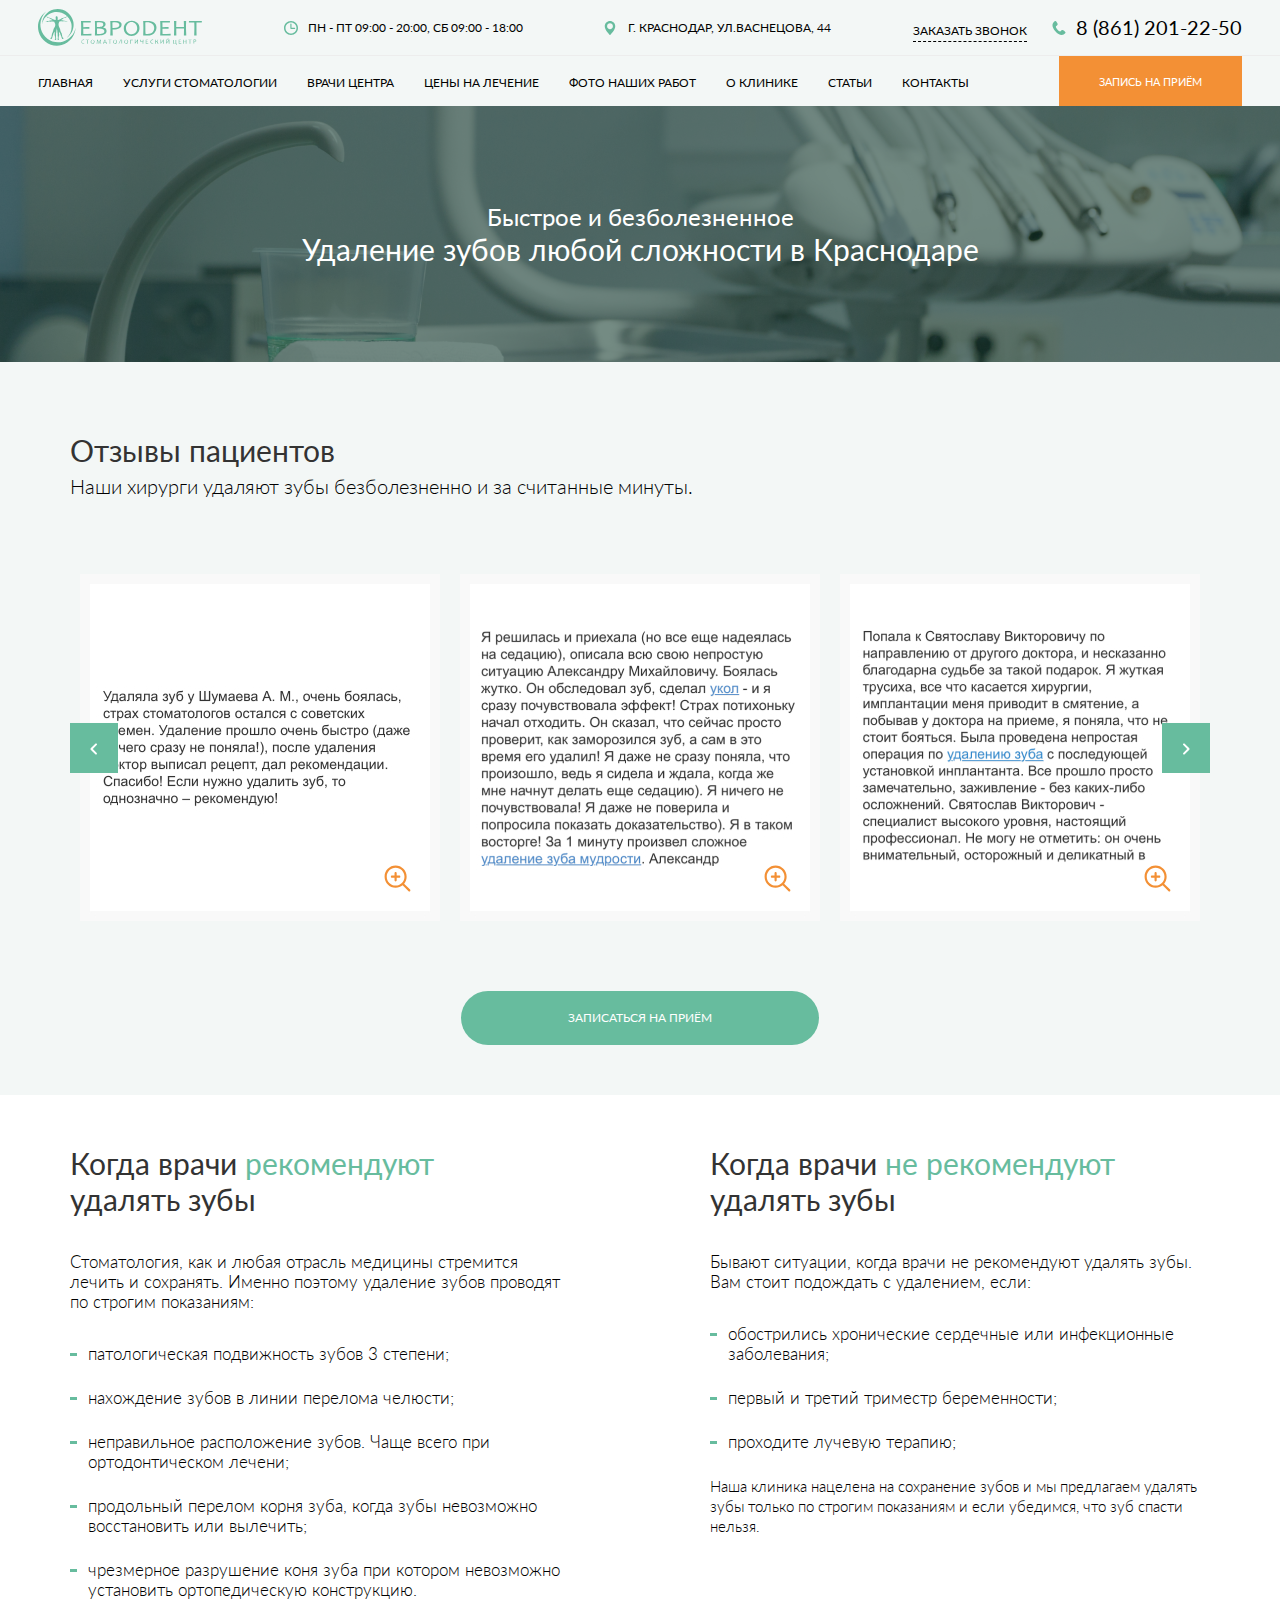
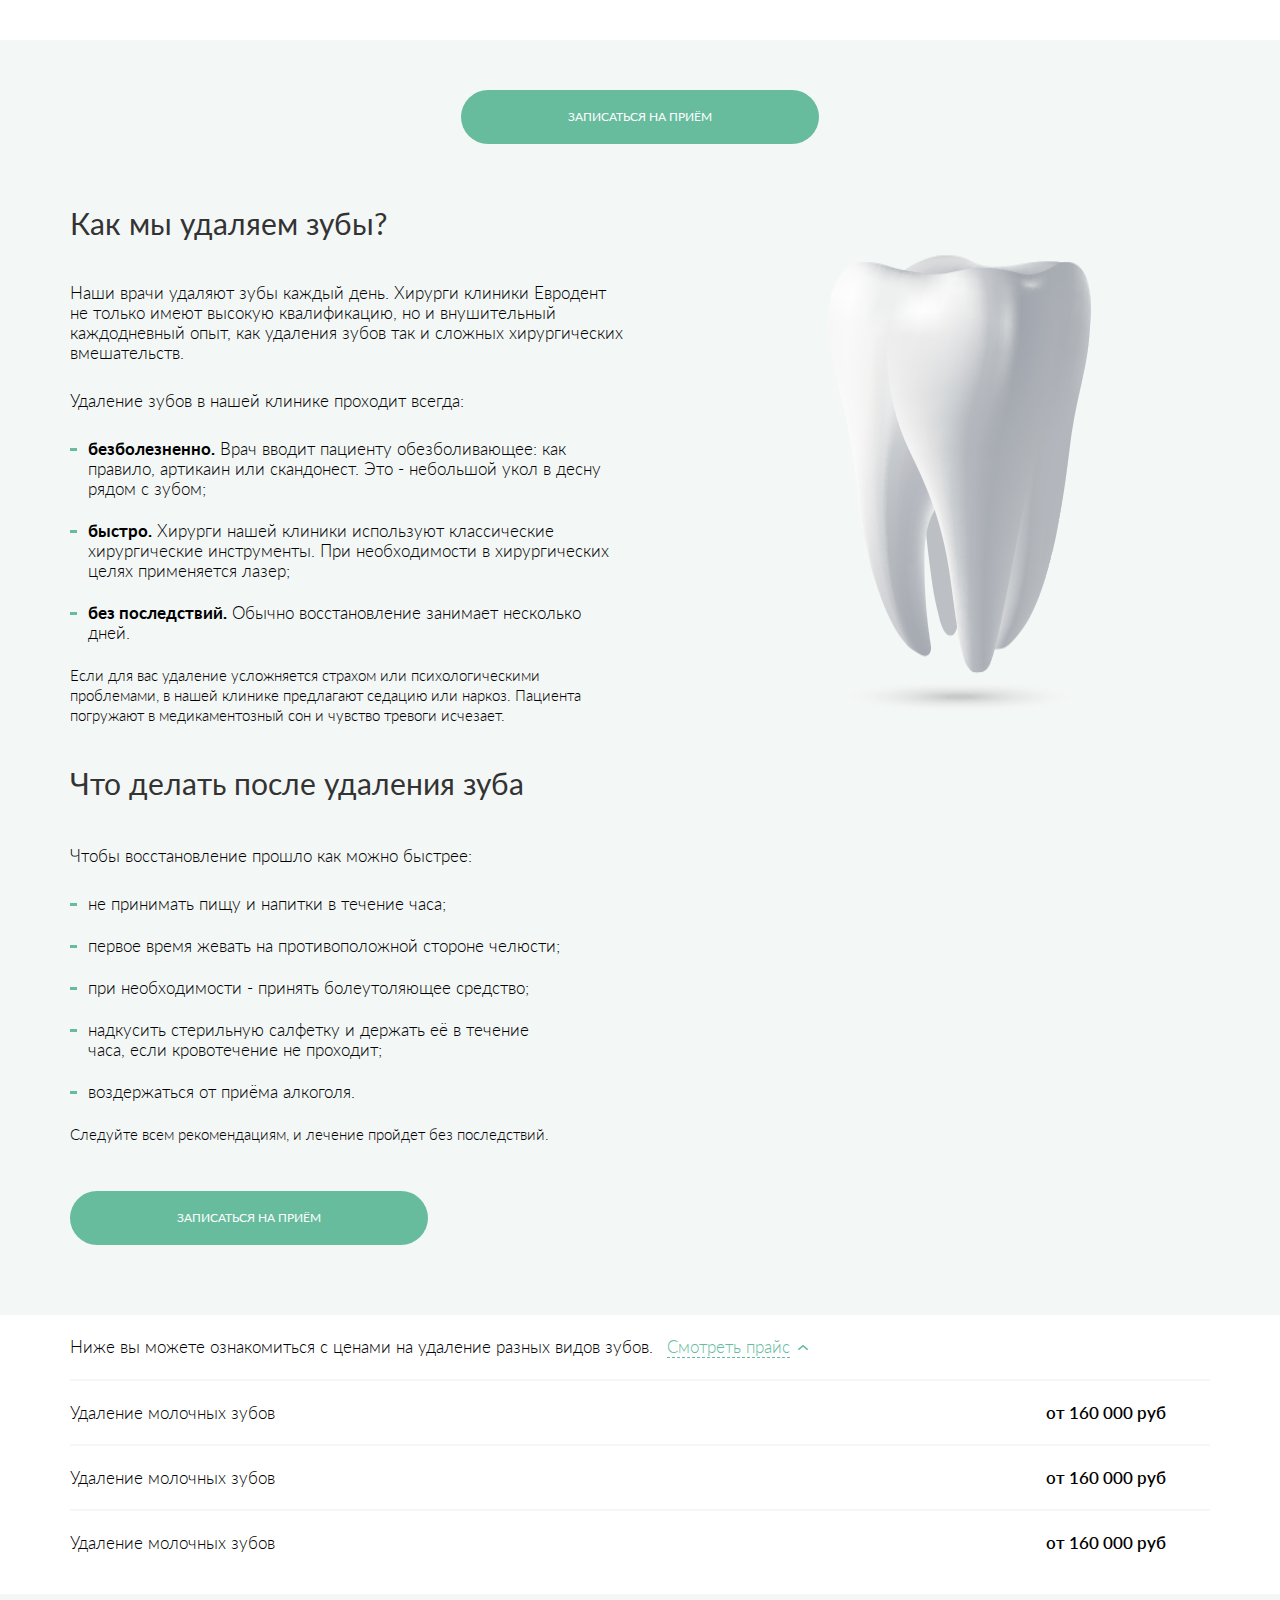
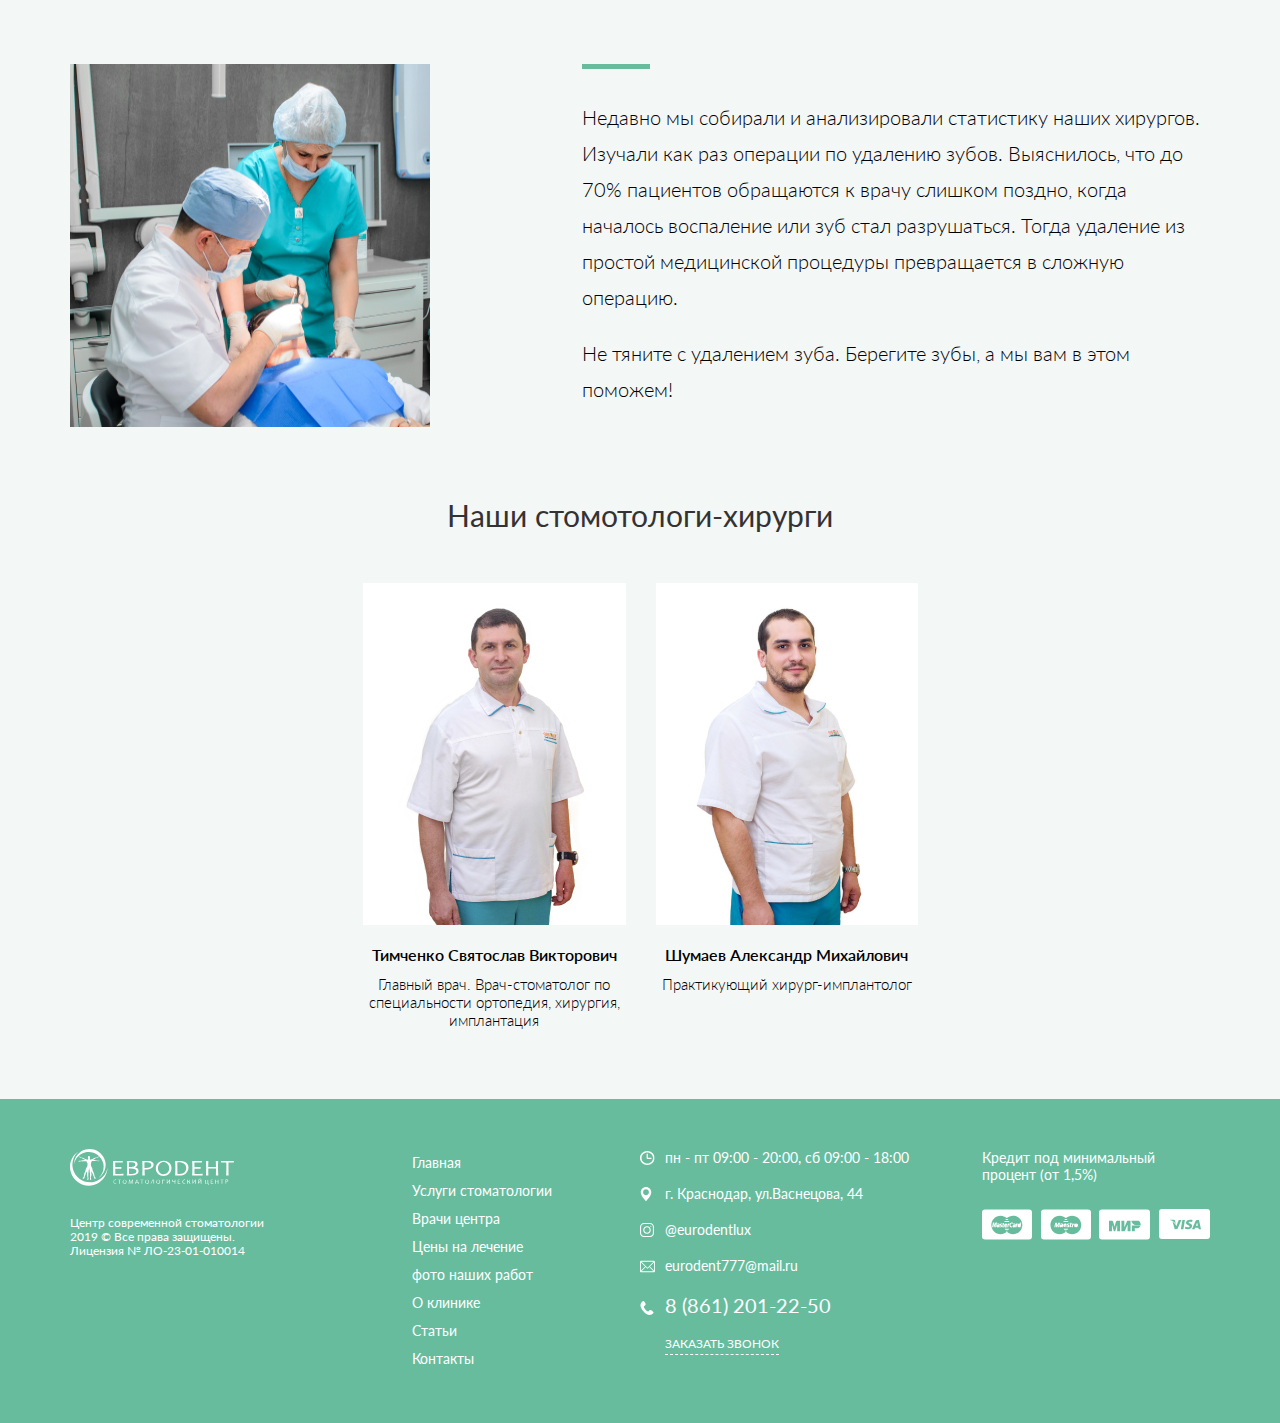
==== commit 15d6e794: "Обновил блок price на странице удаление зубов" ====
--- a/udalenie-zubov.html
+++ b/udalenie-zubov.html
@@ -233,30 +233,29 @@
 
     <section class="price">
         <div class="container">
-            <p class="price__text">Ниже вы можете ознакомиться с ценами на удаление разных видов зубов.</p>
-            <a class="price__btn" href="#toggle-animation"
-                uk-toggle="target: #toggle-price; animation: uk-animation-slide-top-small">Смотреть прайс</a>
-        </div>
-        <ul class="price__list" id="toggle-price">
-            <li class="price__list-item">
-                <div class="price__list-container">
-                    <div class="price__list-name">Удаление молочных зубов</div>
-                    <div class="price__list-cost">от 160 000 руб</div>
-                </div>
-            </li>
-            <li class="price__list-item">
-                <div class="price__list-container">
-                    <div class="price__list-name">Удаление молочных зубов</div>
-                    <div class="price__list-cost">от 160 000 руб</div>
-                </div>
-            </li>
-            <li class="price__list-item">
-                <div class="price__list-container">
-                    <div class="price__list-name">Удаление молочных зубов</div>
-                    <div class="price__list-cost">от 160 000 руб</div>
-                </div>
-            </li>
-        </ul>
+            <div uk-accordion>
+                <div class="uk-open">
+                    <div class="price__text">Ниже вы можете ознакомиться с ценами на удаление разных видов зубов.</div>
+                    <a class="price__link uk-accordion-title" href="#">Смотреть прайс</a>
+                    <div class="uk-accordion-content">
+                        <ul class="price__list">
+                            <li class="price__list-item">
+                                <div class="price__list-name">Удаление молочных зубов</div>
+                                <div class="price__list-cost">от 160 000 руб</div>
+                            </li>
+                            <li class="price__list-item">
+                                <div class="price__list-name">Удаление молочных зубов</div>
+                                <div class="price__list-cost">от 160 000 руб</div>
+                            </li>
+                            <li class="price__list-item">
+                                <div class="price__list-name">Удаление молочных зубов</div>
+                                <div class="price__list-cost">от 160 000 руб</div>
+                            </li>
+                        </ul>
+                    </div>
+                </div>
+            </div>
+        </div>
     </section>
 
     <section class="info">
--- a/css/udalenie-zubov.css
+++ b/css/udalenie-zubov.css
@@ -579,43 +579,53 @@
 }
 .price {
     background-color: #fff;
-    padding-top: 21px;
+    padding: 20px 0;
 }
 .price__text {
+    display: inline;
+    margin-right: 10px;
     font-weight: 300;
     font-size: 17px;
     line-height: 20px;
-    display: inline-block;
-}
-.price__btn {
-    padding: 3px 0;
-    display: inline-block;
+}
+.price__link {
+    display: inline;
     font-weight: 300;
     font-size: 17px;
     line-height: 20px;
-    margin-left: 10px;
     color: #67bc9e;
     border-bottom: 1px dashed #67bc9e;
-    position: relative;
-    transition: all 0.3s;
-}
-.price__btn::after {
-    content: url("../images/udalenie-zubov/arrow-up.svg");
-    position: absolute;
-    right: -18px;
-    top: 0;
-}
-.price__btn:hover {
+    transition: all 0.3s;
+}
+.price__link:hover {
     color: #67bc9e;
     border-bottom: 1px dashed transparent;
 }
+.price__link:focus {
+    color: #67bc9e;
+}
+.uk-open > .uk-accordion-title {
+    position: relative;
+}
+.uk-open > .uk-accordion-title::before {
+    content: "";
+    position: absolute;
+    top: 0;
+    right: -25px;
+    background-image: url("../images/udalenie-zubov/arrow-up.svg");
+}
+.uk-accordion-title {
+    position: relative;
+}
+.uk-accordion-title::before {
+    content: "";
+    position: absolute;
+    top: 0;
+    right: -25px;
+    background-image: url("../images/udalenie-zubov/arrow-down.svg");
+}
 .price__list-item {
-    border-top: 1px solid #f3f7f6;
-}
-.price__list-container {
-    max-width: 1160px;
-    padding: 0 10px;
-    margin: 0 auto;
+    border-top: 2px solid #f3f7f6;
     height: 65px;
     display: flex;
     justify-content: space-between;
@@ -632,6 +642,7 @@
     line-height: 20px;
     margin-right: 44px;
 }
+
 .info__inner {
     margin-top: 70px;
     margin-bottom: 70px;
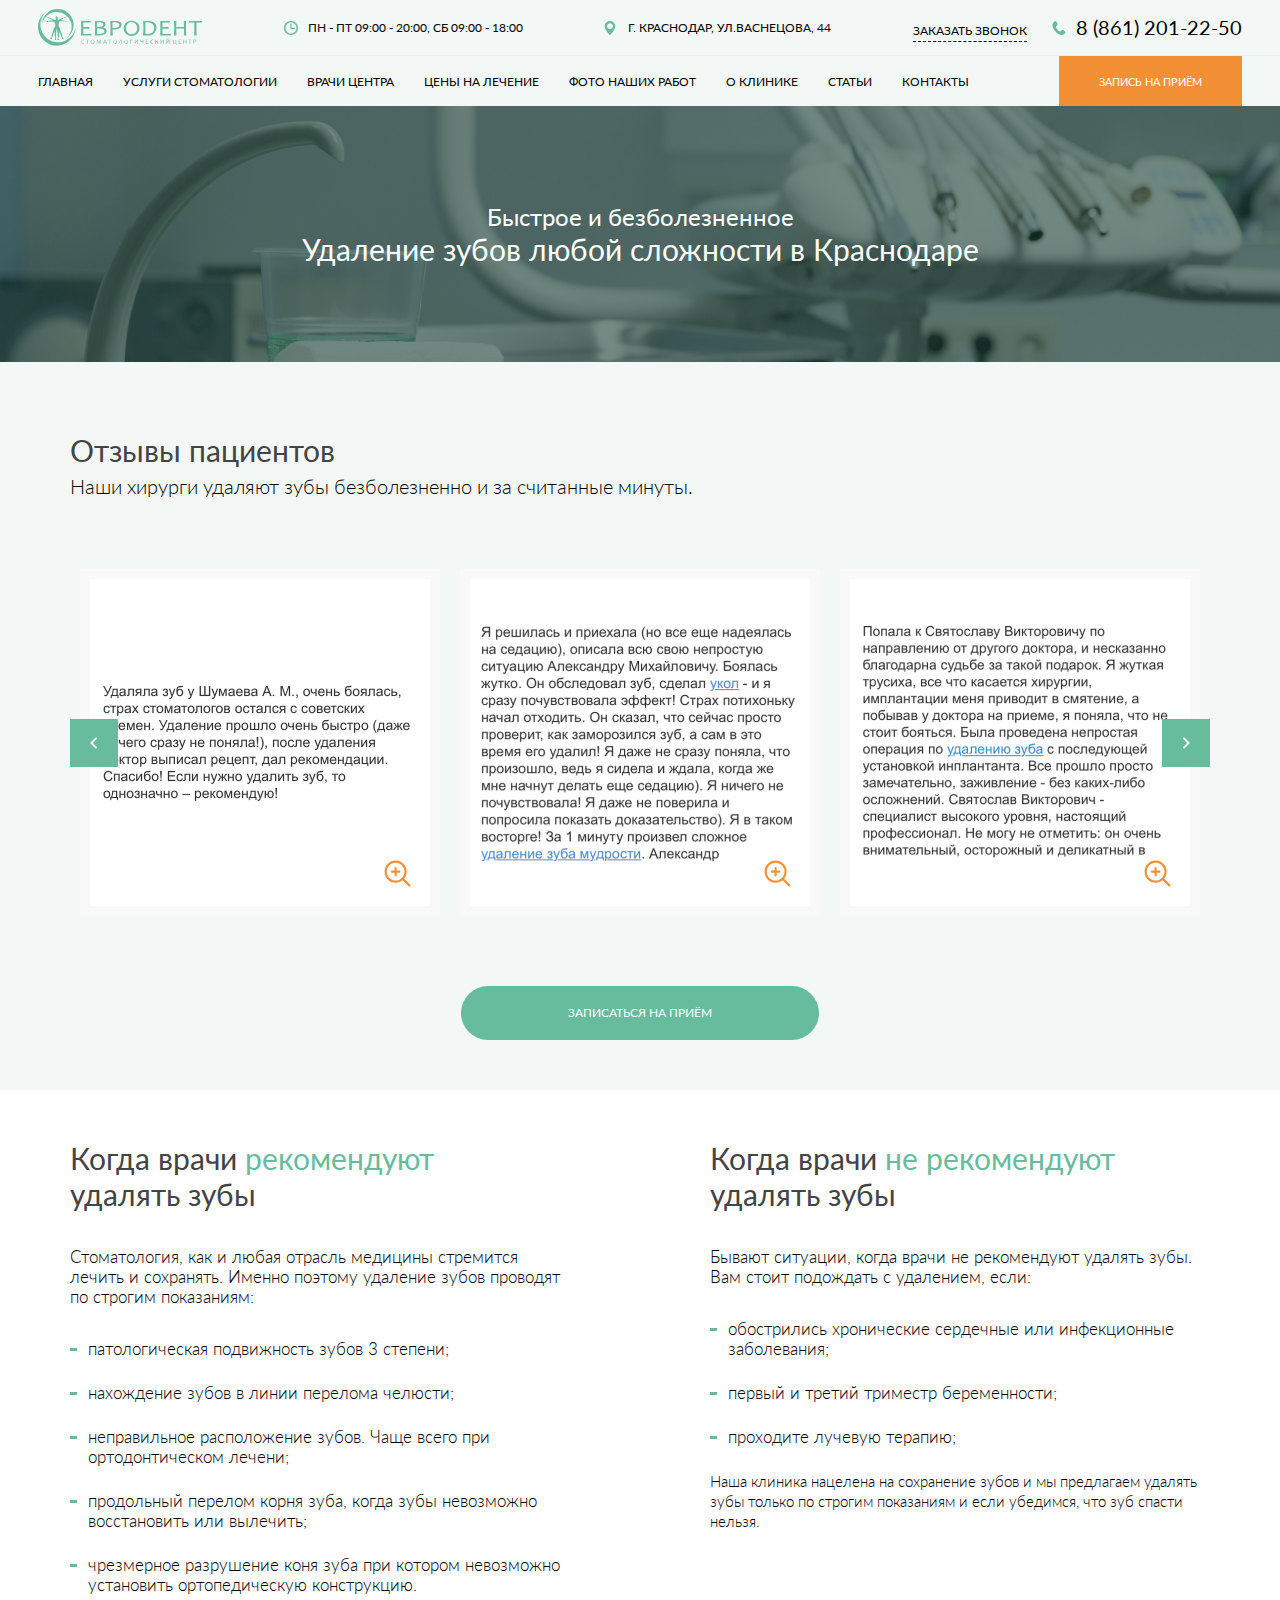
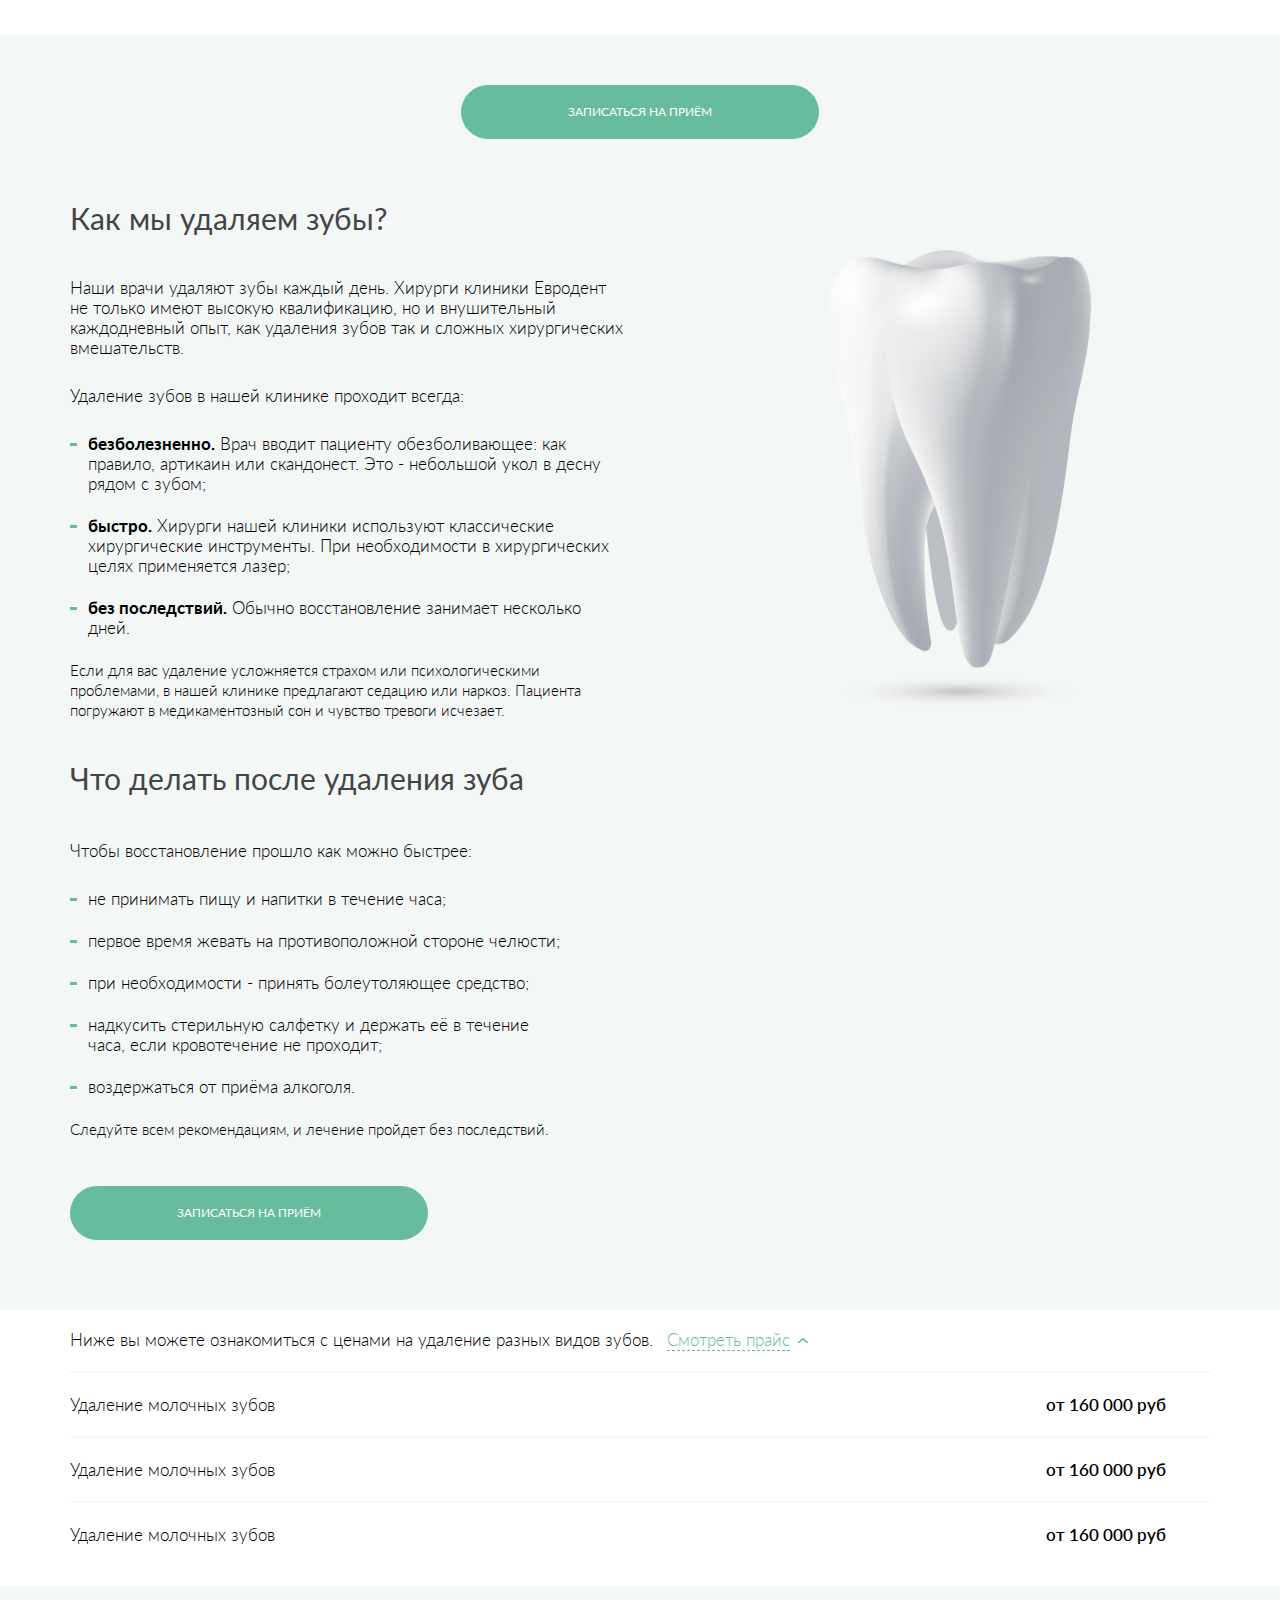
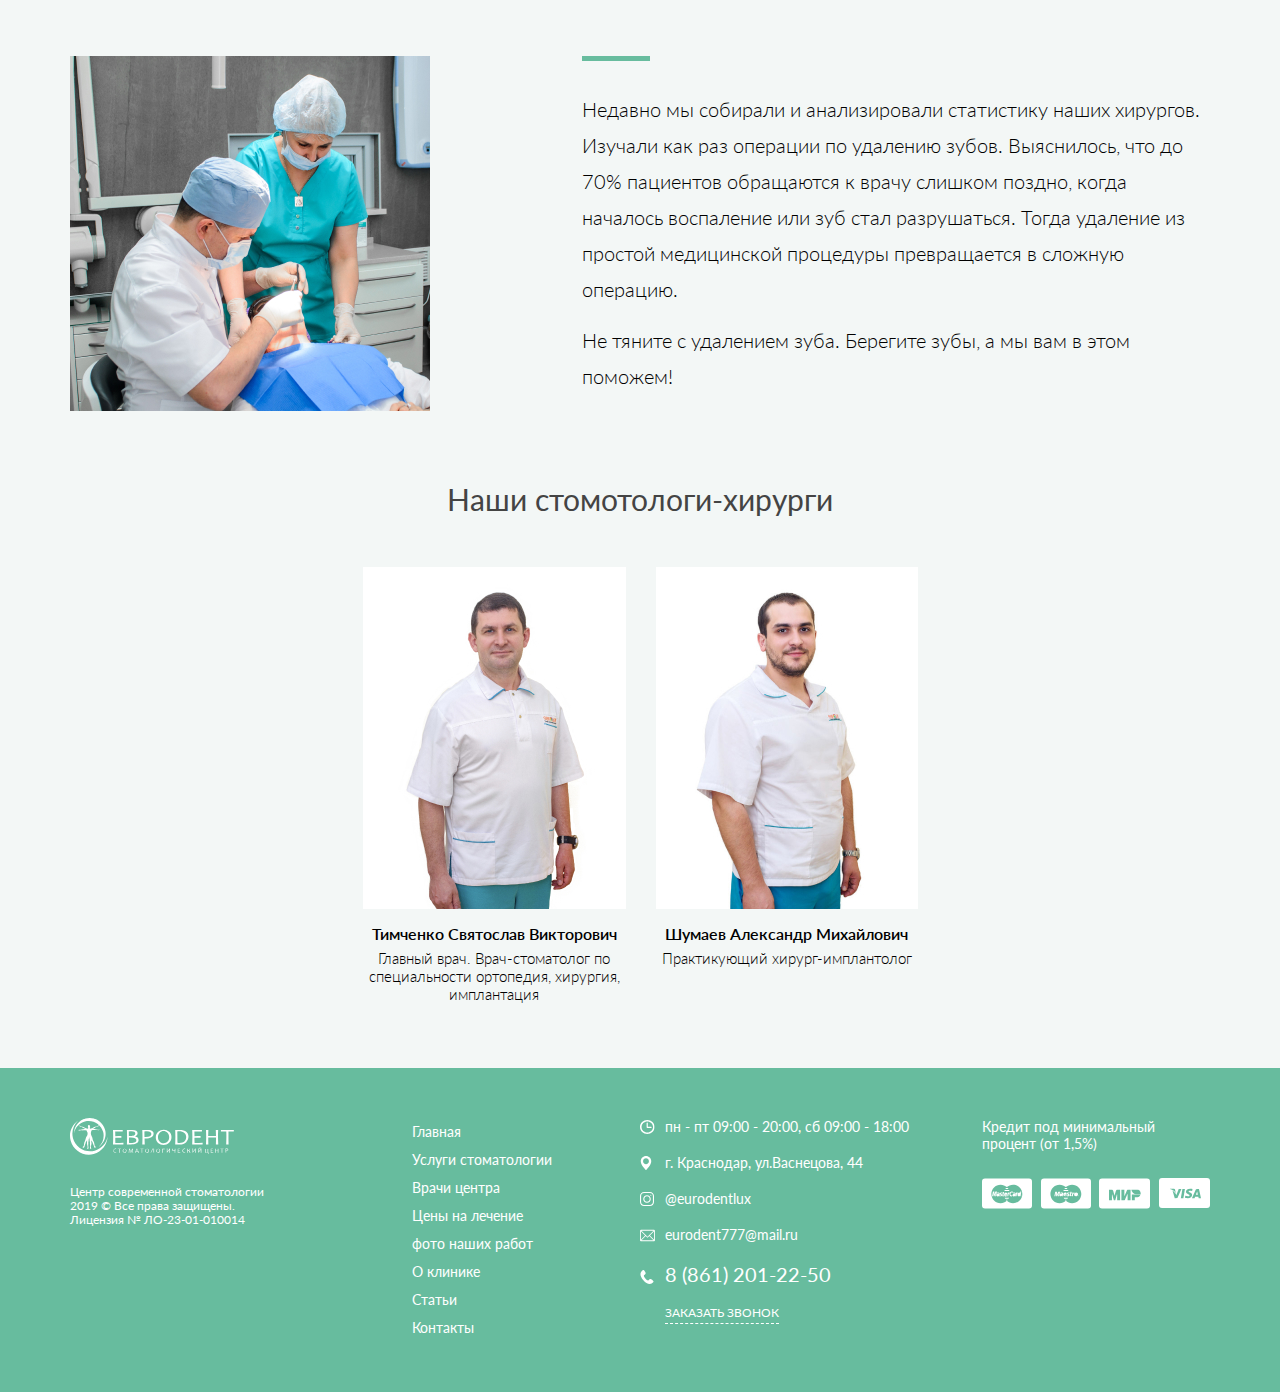
==== commit 1a2b8ef9: "Обновил слайдер на странице удаление зубов и обновил формы обратной связи" ====
--- a/udalenie-zubov.html
+++ b/udalenie-zubov.html
@@ -9,6 +9,8 @@
     <link rel="preconnect" href="https://fonts.gstatic.com">
     <link href="https://fonts.googleapis.com/css2?family=Lato:wght@300;400;600;900&display=swap" rel="stylesheet">
     <link rel="stylesheet" href="css/uikit.min.css">
+    <link rel="stylesheet" href="css/components/slidenav.almost-flat.min.css">
+    <link rel="stylesheet" href="css/uikit.almost-flat.min.css">
     <link rel="stylesheet" href="css/udalenie-zubov.css">
 </head>
 
@@ -70,9 +72,10 @@
     <div id="modal" uk-modal>
         <div class="modal__inner uk-modal-dialog">
             <div class="modal__content">
-                <h1 class="modal__title">Запишитесь на приём</h1>
-                <p class="modal__text">Заполните простую форму, и наш специалист <br>
+                <h1 class="modal__title" id="modal-title">Запишитесь на приём</h1>
+                <p class="modal__text" id="modal-text">Заполните простую форму, и наш специалист <br>
                     свяжется с вами в ближайшее время</p>
+                <div class="modal__success-message" id="success-message-modal"></div>
                 <form class="modal__form" id="modal-form">
                     <div class="error-message" id="error-modal"></div>
                     <div class="modal__inputs">
@@ -107,28 +110,40 @@
             <div class="reviews__slider uk-position-relative" uk-slider>
                 <ul class="reviews__list uk-slider-items uk-child-width-1-3">
                     <li>
-                        <div class="reviews__slider-item">
-                            <img class="reviews__slider-img" src="images/udalenie-zubov/reviews-slider-1.jpg" alt="">
-                            <img class="reviews__slider-ico" src="images/udalenie-zubov/magnifier-ico.svg" alt="">
-                        </div>
+                        <a href="images/udalenie-zubov/reviews-slider-1.jpg" data-uk-lightbox="{group:'reviews'}">
+                            <div class="reviews__slider-item">
+                                <img class="reviews__slider-img" src="images/udalenie-zubov/reviews-slider-1.jpg"
+                                    alt="">
+                                <img class="reviews__slider-ico" src="images/udalenie-zubov/magnifier-ico.svg" alt="">
+                            </div>
+                        </a>
                     </li>
                     <li>
-                        <div class="reviews__slider-item">
-                            <img class="reviews__slider-img" src="images/udalenie-zubov/reviews-slider-2.jpg" alt="">
-                            <img class="reviews__slider-ico" src="images/udalenie-zubov/magnifier-ico.svg" alt="">
-                        </div>
+                        <a href="images/udalenie-zubov/reviews-slider-2.jpg" data-uk-lightbox="{group:'reviews'}">
+                            <div class="reviews__slider-item">
+                                <img class="reviews__slider-img" src="images/udalenie-zubov/reviews-slider-2.jpg"
+                                    alt="">
+                                <img class="reviews__slider-ico" src="images/udalenie-zubov/magnifier-ico.svg" alt="">
+                            </div>
+                        </a>
                     </li>
                     <li>
-                        <div class="reviews__slider-item">
-                            <img class="reviews__slider-img" src="images/udalenie-zubov/reviews-slider-3.jpg" alt="">
-                            <img class="reviews__slider-ico" src="images/udalenie-zubov/magnifier-ico.svg" alt="">
-                        </div>
+                        <a href="images/udalenie-zubov/reviews-slider-3.jpg" data-uk-lightbox="{group:'reviews'}">
+                            <div class="reviews__slider-item">
+                                <img class="reviews__slider-img" src="images/udalenie-zubov/reviews-slider-3.jpg"
+                                    alt="">
+                                <img class="reviews__slider-ico" src="images/udalenie-zubov/magnifier-ico.svg" alt="">
+                            </div>
+                        </a>
                     </li>
                     <li>
-                        <div class="reviews__slider-item">
-                            <img class="reviews__slider-img" src="images/udalenie-zubov/reviews-slider-4.jpg" alt="">
-                            <img class="reviews__slider-ico" src="images/udalenie-zubov/magnifier-ico.svg" alt="">
-                        </div>
+                        <a href="images/udalenie-zubov/reviews-slider-4.jpg" data-uk-lightbox="{group:'reviews'}">
+                            <div class="reviews__slider-item">
+                                <img class="reviews__slider-img" src="images/udalenie-zubov/reviews-slider-4.jpg"
+                                    alt="">
+                                <img class="reviews__slider-ico" src="images/udalenie-zubov/magnifier-ico.svg" alt="">
+                            </div>
+                        </a>
                     </li>
                 </ul>
                 <a class="slider__arrow uk-position-center-left" href="#" uk-slider-item="previous">
@@ -355,7 +370,8 @@
     <script src="https://ajax.googleapis.com/ajax/libs/jquery/3.4.1/jquery.min.js"></script>
     <script src="js/jquery.maskedinput.min.js"></script>
     <script src="js/uikit.min.js"></script>
-    <script src="js/uikit-icons.js"></script>
+    <script src="js/components/uikit.min.js"></script>
+    <script src="js/components/lightbox.min.js"></script>
     <script src="js/udalenie-zubov.js"></script>
 </body>
 
--- a/css/components/slidenav.almost-flat.min.css
+++ b/css/components/slidenav.almost-flat.min.css
@@ -0,0 +1,2 @@
+/*! UIkit 2.26.4 | http://www.getuikit.com | (c) 2014 YOOtheme | MIT License */
+.uk-slidenav{display:inline-block;box-sizing:border-box;width:60px;height:60px;line-height:60px;color:rgba(50,50,50,.4);font-size:60px;text-align:center}.uk-slidenav:focus,.uk-slidenav:hover{outline:0;text-decoration:none;color:rgba(50,50,50,.7);cursor:pointer}.uk-slidenav:active{color:rgba(50,50,50,.9)}.uk-slidenav-previous:before{content:"\f104";font-family:FontAwesome}.uk-slidenav-next:before{content:"\f105";font-family:FontAwesome}.uk-slidenav-position{position:relative}.uk-slidenav-position .uk-slidenav{display:none;position:absolute;top:50%;z-index:1;margin-top:-30px}.uk-slidenav-position:hover .uk-slidenav{display:block}.uk-slidenav-position .uk-slidenav-previous{left:20px}.uk-slidenav-position .uk-slidenav-next{right:20px}.uk-slidenav-contrast{color:rgba(255,255,255,.5)}.uk-slidenav-contrast:focus,.uk-slidenav-contrast:hover{color:rgba(255,255,255,.7)}.uk-slidenav-contrast:active{color:rgba(255,255,255,.9)}--- a/css/udalenie-zubov.css
+++ b/css/udalenie-zubov.css
@@ -180,12 +180,10 @@
     justify-content: space-between;
 }
 .modal__content {
-    position: relative;
-    left: 50%;
-    transform: translateX(-120%);
+    width: 100%;
+    padding-top: 90px;
 }
 .modal__title {
-    margin-top: 90px;
     font-weight: 300;
     font-size: 30px;
     line-height: 36px;
@@ -268,6 +266,9 @@
 .modal__btn {
     width: 360px;
     height: 53px;
+    position: relative;
+    left: 50%;
+    transform: translateX(-50%);
     outline: none;
     background-color: #67bc9e;
     border-radius: 40px;
@@ -299,11 +300,11 @@
     margin-top: -40px;
     margin-bottom: 10px;
 }
-.error-message {
+.modal__success-message {
     font-size: 18px;
     text-align: center;
-    color: #000;
-    margin-bottom: 20px;
+    margin-top: -30px;
+    padding-bottom: 41px;
 }
 .top {
     background-image: url("../images/udalenie-zubov/top-bg.png");
@@ -402,6 +403,25 @@
     color: #fff;
     background-color: #f39035;
 }
+.uk-modal-dialog-lightbox>.uk-close:first-child {
+    position: absolute;
+    top: -12px;
+    right: -12px;
+    margin: 0;
+    float: none;
+    background-color: #67bc9e;
+    transition: all .3s;
+}
+.uk-modal-dialog-lightbox>.uk-close:first-child:hover {
+    background-color: #f39035;
+}
+.uk-close:after {
+    content: url('../images/close-btn.svg');
+    width: 9px;
+    transform: translate(2px, 3px);
+    opacity: 1;
+}
+
 .recommendation {
     background-color: #fff;
 }
